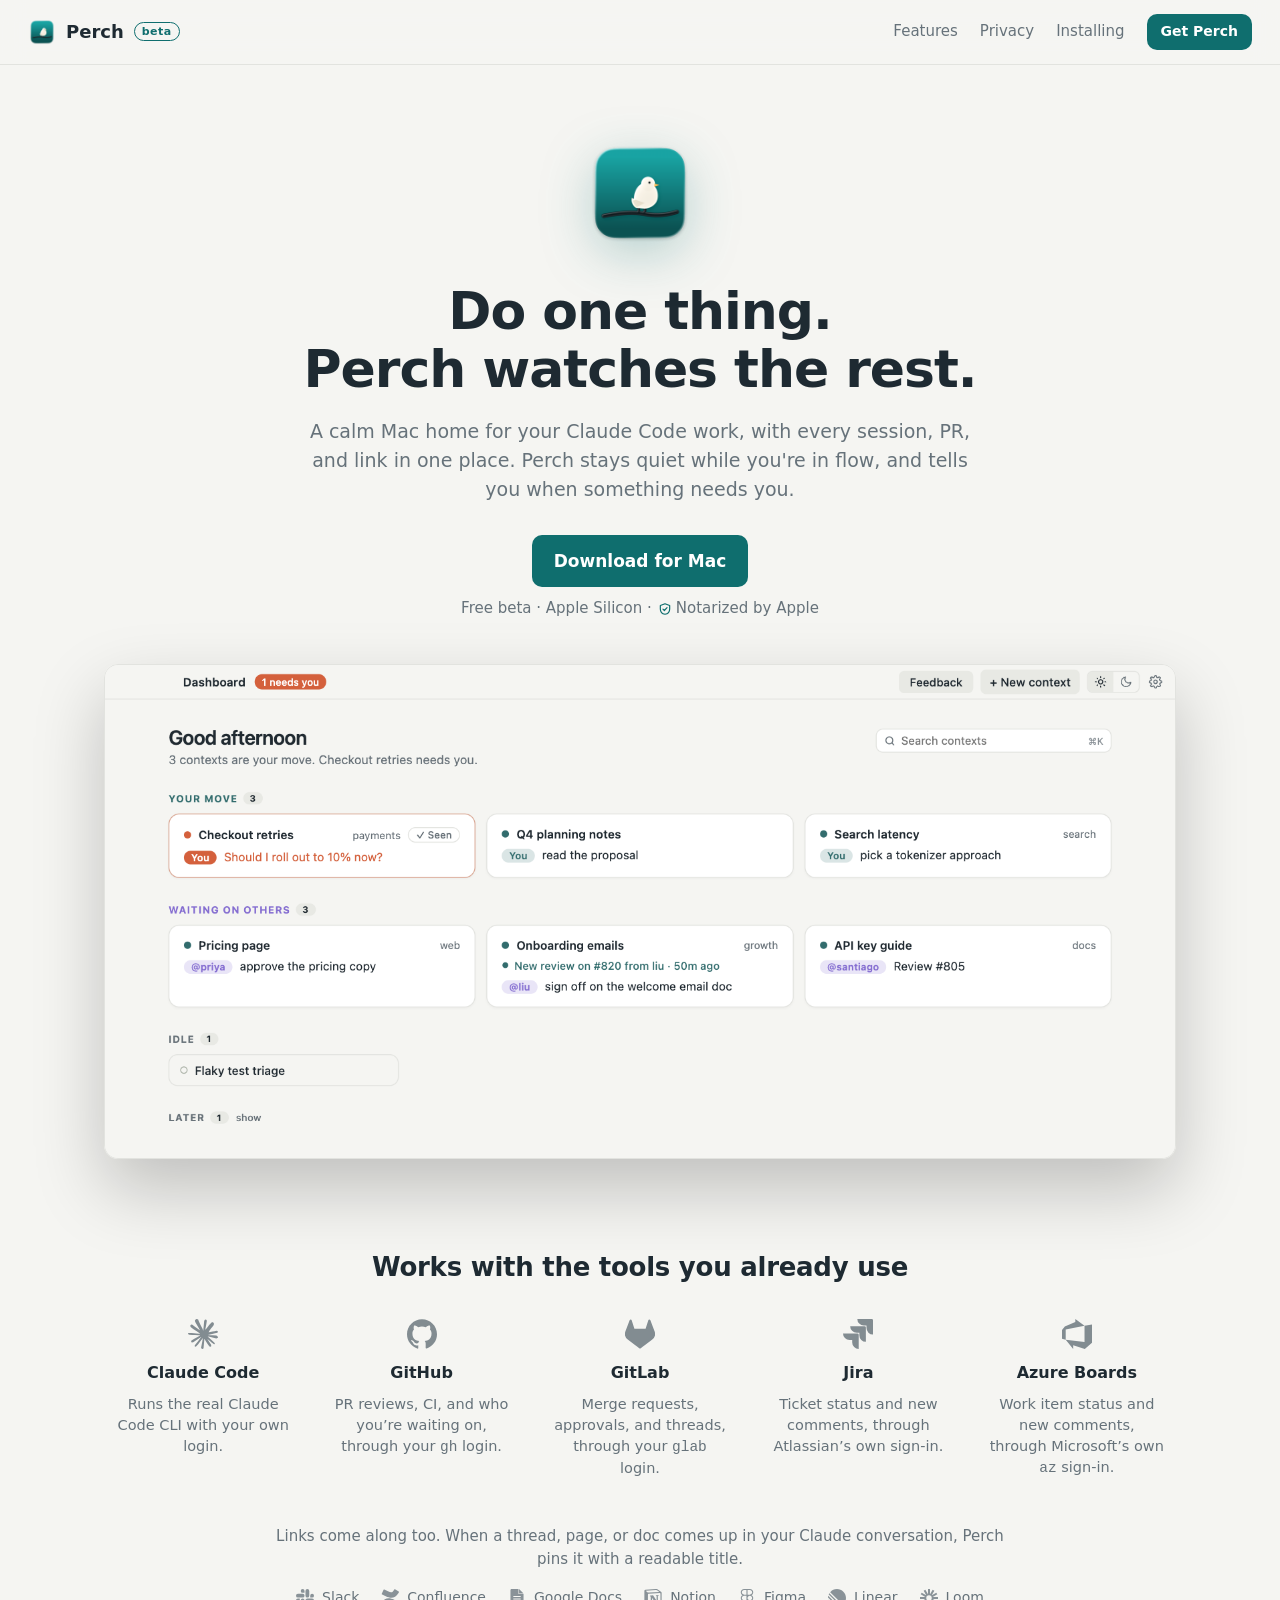
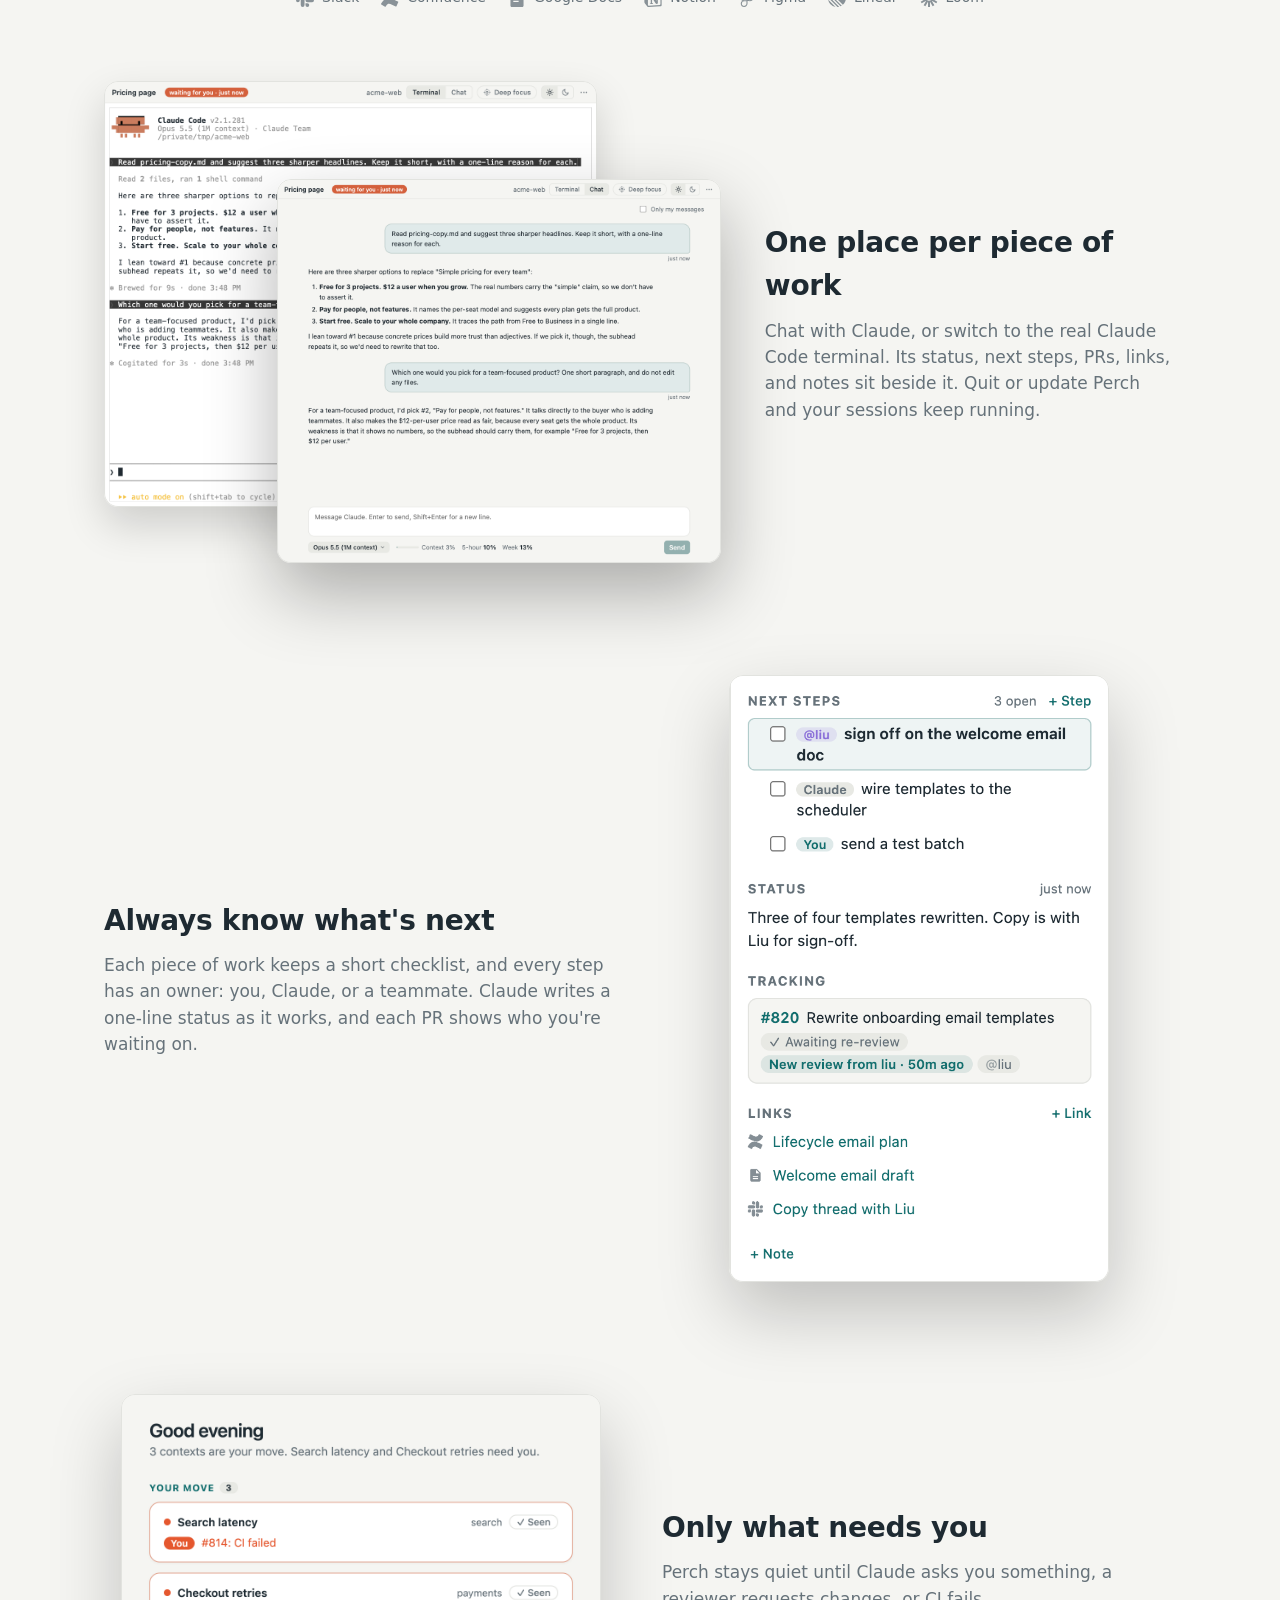
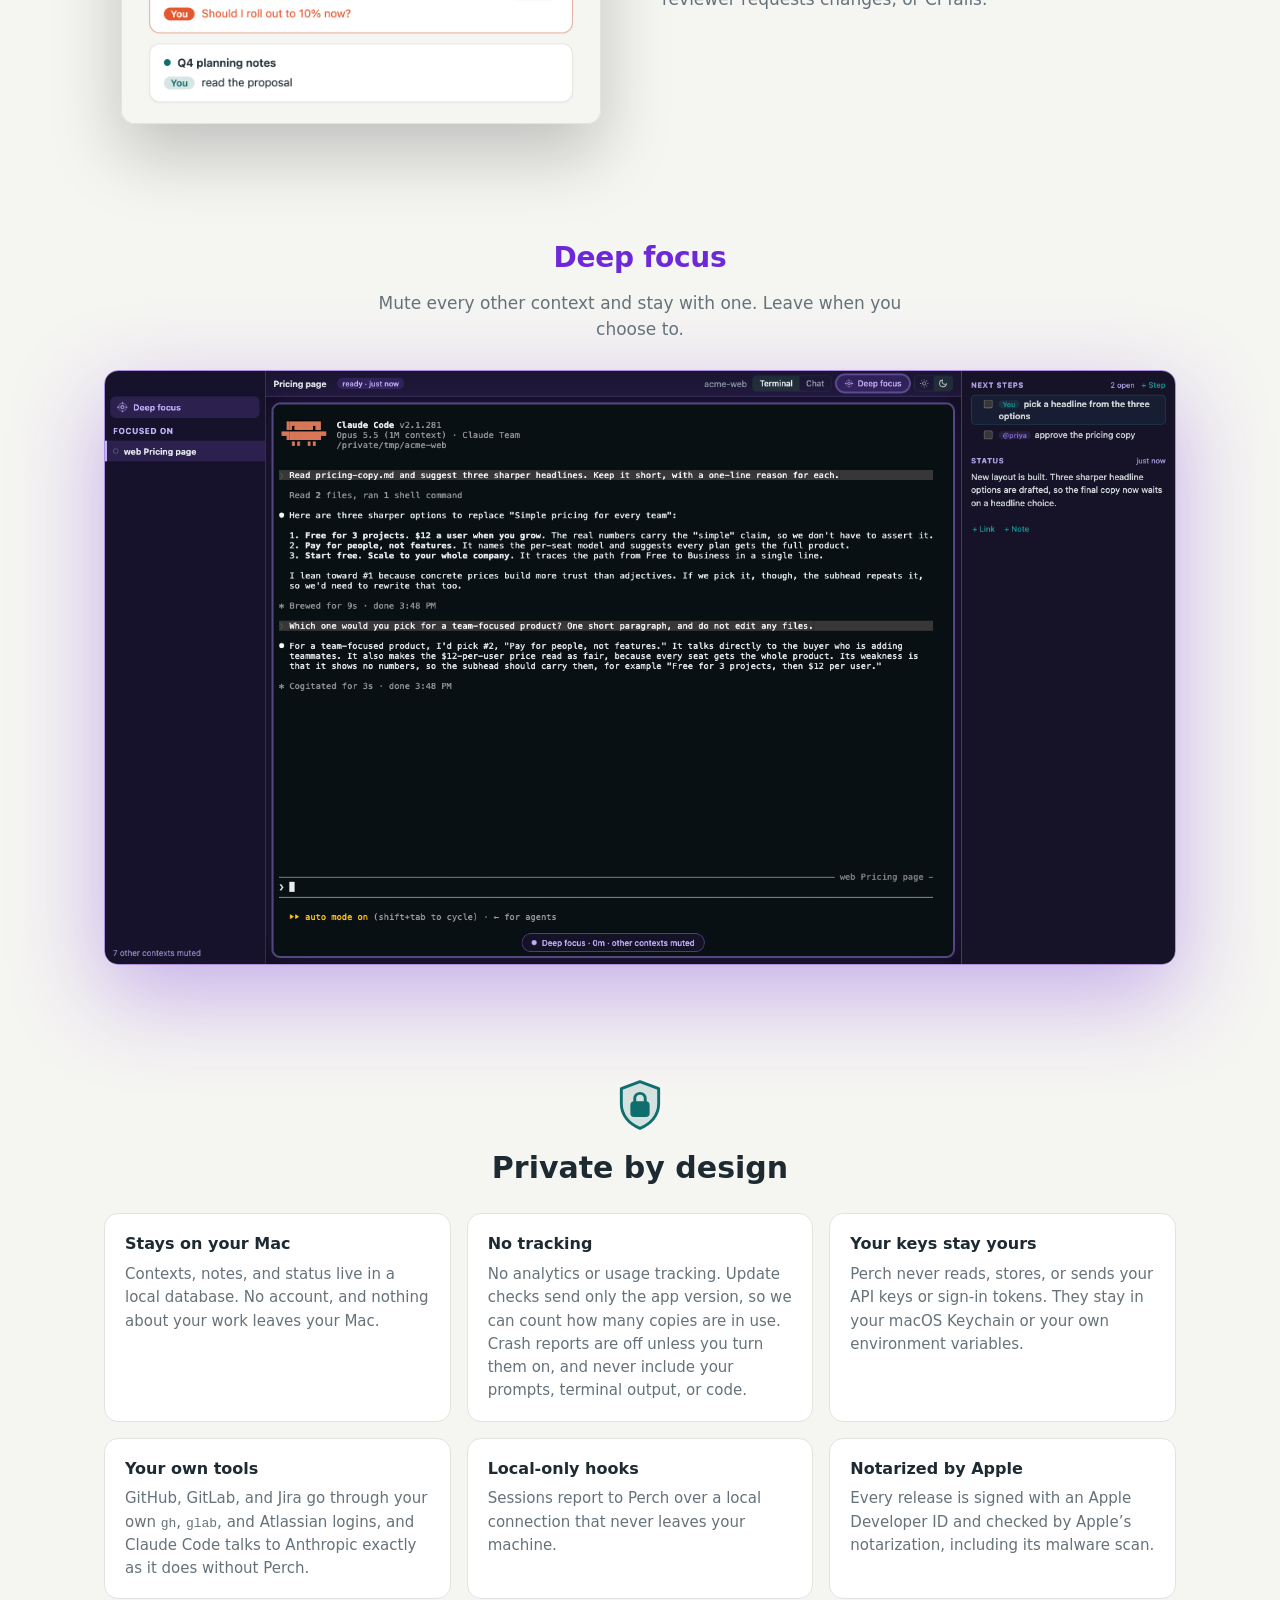
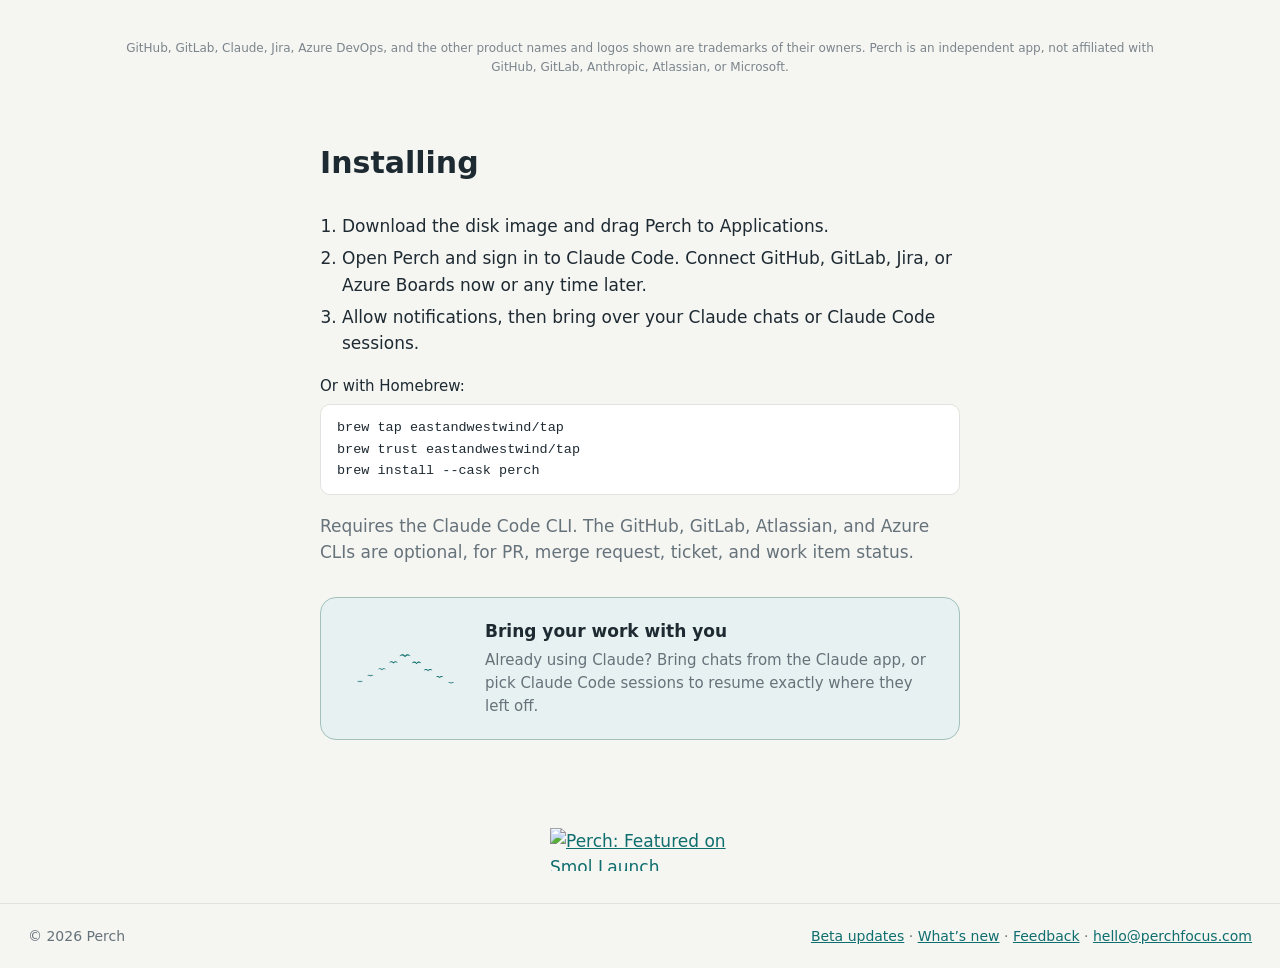
==== index.html @ 68ed6625 "Nav: link to Installing" ====
<!doctype html>
<html lang="en">
<head>
  <meta charset="utf-8" />
  <meta name="viewport" content="width=device-width, initial-scale=1" />
  <title>Perch: do one thing, Perch watches the rest</title>
  <meta name="description" content="Perch is a Mac app that runs your Claude Code sessions side by side and tells you which one needs you. Status summaries, PR review states, and a deep focus mode." />
  <meta property="og:title" content="Perch" />
  <meta property="og:description" content="Do one thing. Perch watches the rest. A calm Mac home for your Claude Code work, with every session, PR, and link in one place." />
  <meta property="og:image" content="https://perchfocus.com/assets/og-card-v3.png" />
  <meta property="og:image:width" content="1200" />
  <meta property="og:image:height" content="630" />
  <meta property="og:image:alt" content="Perch: Do one thing. Perch watches the rest. A calm Mac home for your Claude Code work." />
  <link rel="icon" href="assets/favicon.png" />
  <link rel="canonical" href="https://perchfocus.com/" />
  <link rel="alternate" type="text/markdown" title="Perch summary for AI tools" href="https://perchfocus.com/llms.txt" />
  <meta property="og:type" content="website" />
  <meta property="og:url" content="https://perchfocus.com/" />
  <meta name="twitter:card" content="summary_large_image" />
  <meta name="twitter:title" content="Perch" />
  <meta name="twitter:description" content="Do one thing. Perch watches the rest. A calm Mac home for your Claude Code work." />
  <meta name="twitter:image" content="https://perchfocus.com/assets/og-card-v3.png" />
  <script type="application/ld+json">
  {
    "@context": "https://schema.org",
    "@type": "SoftwareApplication",
    "name": "Perch",
    "url": "https://perchfocus.com/",
    "description": "A calm Mac app for running Claude Code sessions side by side. Perch keeps every session, PR, and link for a piece of work in one place, and tells you when something needs you.",
    "applicationCategory": "DeveloperApplication",
    "operatingSystem": "macOS (Apple Silicon)",
    "downloadUrl": "https://github.com/eastandwestwind/perchfocus.com/releases/latest/download/Perch-arm64.dmg",
    "image": "https://perchfocus.com/assets/og-card-v3.png",
    "offers": { "@type": "Offer", "price": "0", "priceCurrency": "USD" },
    "featureList": [
      "Dashboard grouped by whose move it is",
      "Notifications only when a session, reviewer, or CI needs you",
      "Chat view and the real Claude Code terminal",
      "Next steps with owners and a status Claude keeps up to date",
      "Automatic PR tracking across repos and worktrees",
      "Deep focus mode",
      "Sessions that keep running across restarts and updates",
      "Import existing Claude Code sessions"
    ],
    "email": "hello@perchfocus.com"
  }
  </script>
  <link rel="stylesheet" href="style.css?v=19" />
</head>
<body>
  <header class="nav">
    <a class="brand" href="#"><img src="assets/icon-256.png" alt="" width="28" height="28" /> Perch <span class="beta">beta</span></a>
    <nav>
      <a href="#features">Features</a>
      <a href="#privacy">Privacy</a>
      <a href="#installing">Installing</a>
      <a class="button small" href="#download">Get Perch</a>
    </nav>
  </header>

  <main>
    <section class="hero">
      <img class="hero-icon" src="assets/icon-256.png" alt="Perch icon: a bird on a branch" width="112" height="112" />
      <h1>Do one thing.<br />Perch watches the rest.</h1>
      <p class="lede">A calm Mac home for your Claude Code work, with every session, PR, and link in one place. Perch stays quiet while you're in flow, and tells you when something needs you.</p>
      <div class="cta" id="download">
        <a class="button" href="https://github.com/eastandwestwind/perchfocus.com/releases/latest/download/Perch-arm64.dmg">Download for Mac</a>
        <span class="cta-meta">
          Free beta · Apple Silicon ·
          <span class="notarized" title="Every release is signed with an Apple Developer ID and notarized by Apple, which includes Apple’s automated malware scan.">
            <svg viewBox="0 0 24 24" width="14" height="14" fill="none" stroke="currentColor" stroke-width="2" stroke-linecap="round" stroke-linejoin="round" aria-hidden="true"><path d="M12 3l8 3v6c0 4.5-3.4 8.3-8 9-4.6-.7-8-4.5-8-9V6z" /><path d="M8.5 12.2l2.4 2.4 4.6-4.8" /></svg>Notarized by Apple
          </span>
        </span>
      </div>
      <picture class="shot">
        <source srcset="assets/dashboard-dark-mobile-v3.png" media="(max-width: 760px) and (prefers-color-scheme: dark)" />
        <source srcset="assets/dashboard-light-mobile-v3.png" media="(max-width: 760px)" />
        <source srcset="assets/dashboard-dark-v7.png" media="(prefers-color-scheme: dark)" />
        <img src="assets/dashboard-light-v7.png" alt="The Perch dashboard: a greeting that says what needs you, then contexts grouped into Your move, Waiting on others, and Idle, each with who moves next" />
      </picture>
    </section>

    <section class="integrations" id="integrations">
      <h2>Works with the tools you already use</h2>
      <div class="integration-grid">
        <div class="integration">
          <svg viewBox="0 0 24 24" role="img" aria-label="Claude Code"><path d="m4.7144 15.9555 4.7174-2.6471.079-.2307-.079-.1275h-.2307l-.7893-.0486-2.6956-.0729-2.3375-.0971-2.2646-.1214-.5707-.1215-.5343-.7042.0546-.3522.4797-.3218.686.0608 1.5179.1032 2.2767.1578 1.6514.0972 2.4468.255h.3886l.0546-.1579-.1336-.0971-.1032-.0972L6.973 9.8356l-2.55-1.6879-1.3356-.9714-.7225-.4918-.3643-.4614-.1578-1.0078.6557-.7225.8803.0607.2246.0607.8925.686 1.9064 1.4754 2.4893 1.8336.3643.3035.1457-.1032.0182-.0728-.164-.2733-1.3539-2.4467-1.445-2.4893-.6435-1.032-.17-.6194c-.0607-.255-.1032-.4674-.1032-.7285L6.287.1335 6.6997 0l.9957.1336.419.3642.6192 1.4147 1.0018 2.2282 1.5543 3.0296.4553.8985.2429.8318.091.255h.1579v-.1457l.1275-1.706.2368-2.0947.2307-2.6957.0789-.7589.3764-.9107.7468-.4918.5828.2793.4797.686-.0668.4433-.2853 1.8517-.5586 2.9021-.3643 1.9429h.2125l.2429-.2429.9835-1.3053 1.6514-2.0643.7286-.8196.85-.9046.5464-.4311h1.0321l.759 1.1293-.34 1.1657-1.0625 1.3478-.8804 1.1414-1.2628 1.7-.7893 1.36.0729.1093.1882-.0183 2.8535-.607 1.5421-.2794 1.8396-.3157.8318.3886.091.3946-.3278.8075-1.967.4857-2.3072.4614-3.4364.8136-.0425.0304.0486.0607 1.5482.1457.6618.0364h1.621l3.0175.2247.7892.522.4736.6376-.079.4857-1.2142.6193-1.6393-.3886-3.825-.9107-1.3113-.3279h-.1822v.1093l1.0929 1.0686 2.0035 1.8092 2.5075 2.3314.1275.5768-.3218.4554-.34-.0486-2.2039-1.6575-.85-.7468-1.9246-1.621h-.1275v.17l.4432.6496 2.3436 3.5214.1214 1.0807-.17.3521-.6071.2125-.6679-.1214-1.3721-1.9246L14.38 17.959l-1.1414-1.9428-.1397.079-.674 7.2552-.3156.3703-.7286.2793-.6071-.4614-.3218-.7468.3218-1.4753.3886-1.9246.3157-1.53.2853-1.9004.17-.6314-.0121-.0425-.1397.0182-1.4328 1.9672-2.1796 2.9446-1.7243 1.8456-.4128.164-.7164-.3704.0667-.6618.4008-.5889 2.386-3.0357 1.4389-1.882.929-1.0868-.0062-.1579h-.0546l-6.3385 4.1164-1.1293.1457-.4857-.4554.0608-.7467.2307-.2429 1.9064-1.3114Z" /></svg>
          <h3>Claude Code</h3>
          <p>Runs the real Claude Code CLI with your own login.</p>
        </div>
        <div class="integration">
          <svg viewBox="0 0 24 24" role="img" aria-label="GitHub"><path d="M12 .297c-6.63 0-12 5.373-12 12 0 5.303 3.438 9.8 8.205 11.385.6.113.82-.258.82-.577 0-.285-.01-1.04-.015-2.04-3.338.724-4.042-1.61-4.042-1.61C4.422 18.07 3.633 17.7 3.633 17.7c-1.087-.744.084-.729.084-.729 1.205.084 1.838 1.236 1.838 1.236 1.07 1.835 2.809 1.305 3.495.998.108-.776.417-1.305.76-1.605-2.665-.3-5.466-1.332-5.466-5.93 0-1.31.465-2.38 1.235-3.22-.135-.303-.54-1.523.105-3.176 0 0 1.005-.322 3.3 1.23.96-.267 1.98-.399 3-.405 1.02.006 2.04.138 3 .405 2.28-1.552 3.285-1.23 3.285-1.23.645 1.653.24 2.873.12 3.176.765.84 1.23 1.91 1.23 3.22 0 4.61-2.805 5.625-5.475 5.92.42.36.81 1.096.81 2.22 0 1.606-.015 2.896-.015 3.286 0 .315.21.69.825.57C20.565 22.092 24 17.592 24 12.297c0-6.627-5.373-12-12-12" /></svg>
          <h3>GitHub</h3>
          <p>PR reviews, CI, and who you’re waiting on, through your <code>gh</code> login.</p>
        </div>
        <div class="integration">
          <svg viewBox="0 0 24 24" role="img" aria-label="GitLab"><path d="m23.6004 9.5927-.0337-.0862L20.3.9814a.851.851 0 0 0-.3362-.405.8748.8748 0 0 0-.9997.0539.8748.8748 0 0 0-.29.4399l-2.2055 6.748H7.5375l-2.2057-6.748a.8573.8573 0 0 0-.29-.4412.8748.8748 0 0 0-.9997-.0537.8585.8585 0 0 0-.3362.4049L.4332 9.5015l-.0325.0862a6.0657 6.0657 0 0 0 2.0119 7.0105l.0113.0087.03.0213 4.976 3.7264 2.462 1.8633 1.4995 1.1321a1.0085 1.0085 0 0 0 1.2197 0l1.4995-1.1321 2.4619-1.8633 5.006-3.7489.0125-.01a6.0682 6.0682 0 0 0 2.0094-7.003z" /></svg>
          <h3>GitLab</h3>
          <p>Merge requests, approvals, and threads, through your <code>glab</code> login.</p>
        </div>
        <div class="integration">
          <svg viewBox="0 0 24 24" role="img" aria-label="Jira"><path d="M11.571 11.513H0a5.218 5.218 0 0 0 5.232 5.215h2.13v2.057A5.215 5.215 0 0 0 12.575 24V12.518a1.005 1.005 0 0 0-1.005-1.005zm5.723-5.756H5.736a5.215 5.215 0 0 0 5.215 5.214h2.129v2.058a5.218 5.218 0 0 0 5.215 5.214V6.758a1.001 1.001 0 0 0-1.001-1.001zM23.013 0H11.455a5.215 5.215 0 0 0 5.215 5.215h2.129v2.057A5.215 5.215 0 0 0 24 12.483V1.005A1.001 1.001 0 0 0 23.013 0Z" /></svg>
          <h3>Jira</h3>
          <p>Ticket status and new comments, through Atlassian’s own sign-in.</p>
        </div>
        <div class="integration">
          <svg viewBox="0 0 24 24" role="img" aria-label="Azure Boards"><path d="M0 8.877L2.247 5.91l8.405-3.416V.022l7.37 5.393L2.966 8.338v8.225L0 15.707zm24-4.45v14.651l-5.753 4.9-9.303-3.057v3.056l-5.978-7.416 15.057 1.798V5.415z" /></svg>
          <h3>Azure Boards</h3>
          <p>Work item status and new comments, through Microsoft’s own <code>az</code> sign-in.</p>
        </div>
      </div>
      <div class="link-sources">
        <p>Links come along too. When a thread, page, or doc comes up in your Claude conversation, Perch pins it with a readable title.</p>
        <ul>
          <li><svg viewBox="0 0 24 24" aria-hidden="true"><path d="M5.042 15.165a2.528 2.528 0 0 1-2.52 2.523A2.528 2.528 0 0 1 0 15.165a2.527 2.527 0 0 1 2.522-2.52h2.52v2.52zM6.313 15.165a2.527 2.527 0 0 1 2.521-2.52 2.527 2.527 0 0 1 2.521 2.52v6.313A2.528 2.528 0 0 1 8.834 24a2.528 2.528 0 0 1-2.521-2.522v-6.313zM8.834 5.042a2.528 2.528 0 0 1-2.521-2.52A2.528 2.528 0 0 1 8.834 0a2.528 2.528 0 0 1 2.521 2.522v2.52H8.834zM8.834 6.313a2.528 2.528 0 0 1 2.521 2.521 2.528 2.528 0 0 1-2.521 2.521H2.522A2.528 2.528 0 0 1 0 8.834a2.528 2.528 0 0 1 2.522-2.521h6.312zM18.956 8.834a2.528 2.528 0 0 1 2.522-2.521A2.528 2.528 0 0 1 24 8.834a2.528 2.528 0 0 1-2.522 2.521h-2.522V8.834zM17.688 8.834a2.528 2.528 0 0 1-2.523 2.521 2.527 2.527 0 0 1-2.52-2.521V2.522A2.527 2.527 0 0 1 15.165 0a2.528 2.528 0 0 1 2.523 2.522v6.312zM15.165 18.956a2.528 2.528 0 0 1 2.523 2.522A2.528 2.528 0 0 1 15.165 24a2.527 2.527 0 0 1-2.52-2.522v-2.522h2.52zM15.165 17.688a2.527 2.527 0 0 1-2.52-2.523 2.526 2.526 0 0 1 2.52-2.52h6.313A2.527 2.527 0 0 1 24 15.165a2.528 2.528 0 0 1-2.522 2.523h-6.313z" /></svg>Slack</li>
          <li><svg viewBox="0 0 24 24" aria-hidden="true"><path d="M.87 18.257c-.248.382-.53.875-.763 1.245a.764.764 0 0 0 .255 1.04l4.965 3.054a.764.764 0 0 0 1.058-.26c.199-.332.454-.763.733-1.221 1.967-3.247 3.945-2.853 7.508-1.146l4.957 2.337a.764.764 0 0 0 1.028-.382l2.364-5.346a.764.764 0 0 0-.382-1 599.851 599.851 0 0 1-4.965-2.361C10.911 10.97 5.224 11.185.87 18.257zM23.131 5.743c.249-.405.531-.875.764-1.25a.764.764 0 0 0-.256-1.034L18.675.404a.764.764 0 0 0-1.058.26c-.195.335-.451.763-.734 1.225-1.966 3.246-3.945 2.85-7.508 1.146L4.437.694a.764.764 0 0 0-1.027.382L1.046 6.422a.764.764 0 0 0 .382 1c1.039.49 3.105 1.467 4.965 2.361 6.698 3.246 12.392 3.029 16.738-4.04z" /></svg>Confluence</li>
          <li><svg viewBox="0 0 24 24" aria-hidden="true"><path d="M14.727 6.727H14V0H4.91c-.905 0-1.637.732-1.637 1.636v20.728c0 .904.732 1.636 1.636 1.636h14.182c.904 0 1.636-.732 1.636-1.636V6.727h-6zm-.545 10.455H7.09v-1.364h7.09v1.364zm2.727-3.273H7.091v-1.364h9.818v1.364zm0-3.273H7.091V9.273h9.818v1.363zM14.727 6h6l-6-6v6z" /></svg>Google Docs</li>
          <li><svg viewBox="0 0 24 24" aria-hidden="true"><path d="M4.459 4.208c.746.606 1.026.56 2.428.466l13.215-.793c.28 0 .047-.28-.046-.326L17.86 1.968c-.42-.326-.981-.7-2.055-.607L3.01 2.295c-.466.046-.56.28-.374.466zm.793 3.08v13.904c0 .747.373 1.027 1.214.98l14.523-.84c.841-.046.935-.56.935-1.167V6.354c0-.606-.233-.933-.748-.887l-15.177.887c-.56.047-.747.327-.747.933zm14.337.745c.093.42 0 .84-.42.888l-.7.14v10.264c-.608.327-1.168.514-1.635.514-.748 0-.935-.234-1.495-.933l-4.577-7.186v6.952L12.21 19s0 .84-1.168.84l-3.222.186c-.093-.186 0-.653.327-.746l.84-.233V9.854L7.822 9.76c-.094-.42.14-1.026.793-1.073l3.456-.233 4.764 7.279v-6.44l-1.215-.139c-.093-.514.28-.887.747-.933zM1.936 1.035l13.31-.98c1.634-.14 2.055-.047 3.082.7l4.249 2.986c.7.513.934.653.934 1.213v16.378c0 1.026-.373 1.634-1.68 1.726l-15.458.934c-.98.047-1.448-.093-1.962-.747l-3.129-4.06c-.56-.747-.793-1.306-.793-1.96V2.667c0-.839.374-1.54 1.447-1.632z" /></svg>Notion</li>
          <li><svg viewBox="0 0 24 24" aria-hidden="true"><path d="M15.852 8.981h-4.588V0h4.588c2.476 0 4.49 2.014 4.49 4.49s-2.014 4.491-4.49 4.491zM12.735 7.51h3.117c1.665 0 3.019-1.355 3.019-3.019s-1.355-3.019-3.019-3.019h-3.117V7.51zm0 1.471H8.148c-2.476 0-4.49-2.014-4.49-4.49S5.672 0 8.148 0h4.588v8.981zm-4.587-7.51c-1.665 0-3.019 1.355-3.019 3.019s1.354 3.02 3.019 3.02h3.117V1.471H8.148zm4.587 15.019H8.148c-2.476 0-4.49-2.014-4.49-4.49s2.014-4.49 4.49-4.49h4.588v8.98zM8.148 8.981c-1.665 0-3.019 1.355-3.019 3.019s1.355 3.019 3.019 3.019h3.117V8.981H8.148zM8.172 24c-2.489 0-4.515-2.014-4.515-4.49s2.014-4.49 4.49-4.49h4.588v4.441c0 2.503-2.047 4.539-4.563 4.539zm-.024-7.51a3.023 3.023 0 0 0-3.019 3.019c0 1.665 1.365 3.019 3.044 3.019 1.705 0 3.093-1.376 3.093-3.068v-2.97H8.148zm7.704 0h-.098c-2.476 0-4.49-2.014-4.49-4.49s2.014-4.49 4.49-4.49h.098c2.476 0 4.49 2.014 4.49 4.49s-2.014 4.49-4.49 4.49zm-.097-7.509c-1.665 0-3.019 1.355-3.019 3.019s1.355 3.019 3.019 3.019h.098c1.665 0 3.019-1.355 3.019-3.019s-1.355-3.019-3.019-3.019h-.098z" /></svg>Figma</li>
          <li><svg viewBox="0 0 24 24" aria-hidden="true"><path d="M2.886 4.18A11.982 11.982 0 0 1 11.99 0C18.624 0 24 5.376 24 12.009c0 3.64-1.62 6.903-4.18 9.105L2.887 4.18ZM1.817 5.626l16.556 16.556c-.524.33-1.075.62-1.65.866L.951 7.277c.247-.575.537-1.126.866-1.65ZM.322 9.163l14.515 14.515c-.71.172-1.443.282-2.195.322L0 11.358a12 12 0 0 1 .322-2.195Zm-.17 4.862 9.823 9.824a12.02 12.02 0 0 1-9.824-9.824Z" /></svg>Linear</li>
          <li><svg viewBox="0 0 24 24" aria-hidden="true"><path d="M24 10.665h-7.018l6.078-3.509-1.335-2.312-6.078 3.509 3.508-6.077L16.843.94l-3.508 6.077V0h-2.67v7.018L7.156.94 4.844 2.275l3.509 6.077-6.078-3.508L.94 7.156l6.078 3.509H0v2.67h7.017L.94 16.844l1.335 2.313 6.077-3.508-3.509 6.077 2.312 1.335 3.509-6.078V24h2.67v-7.017l3.508 6.077 2.312-1.335-3.509-6.078 6.078 3.509 1.335-2.313-6.077-3.508h7.017v-2.67H24zm-12 4.966a3.645 3.645 0 1 1 0-7.29 3.645 3.645 0 0 1 0 7.29z" /></svg>Loom</li>
        </ul>
      </div>
    </section>

    <section class="split reverse" id="features">
      <div class="overlap">
        <picture class="back">
          <source srcset="assets/view-terminal-dark-v3.png" media="(prefers-color-scheme: dark)" />
          <img src="assets/view-terminal-light-v3.png" alt="Terminal view: the real Claude Code terminal showing a conversation about pricing-page headlines" />
        </picture>
        <picture class="front">
          <source srcset="assets/chat-dark-mobile-v4.png" media="(max-width: 760px) and (prefers-color-scheme: dark)" />
          <source srcset="assets/chat-light-mobile-v4.png" media="(max-width: 760px)" />
          <source srcset="assets/view-chat-dark-v3.png" media="(prefers-color-scheme: dark)" />
          <img src="assets/view-chat-light-v3.png" alt="Chat view: the same conversation as chat bubbles with formatted replies and a message box" />
        </picture>
      </div>
      <div>
        <h2>One place per piece of work</h2>
        <p>Chat with Claude, or switch to the real Claude Code terminal. Its status, next steps, PRs, links, and notes sit beside it. Quit or update Perch and your sessions keep running.</p>
      </div>
    </section>

    <section class="split panel-shot">
      <div>
        <h2>Always know what's next</h2>
        <p>
          Each piece of work keeps a short checklist, and every step has an owner: you, Claude, or a teammate.
          Claude writes a one-line status as it works, and each PR shows who you're waiting on.
        </p>
      </div>
      <picture>
        <source srcset="assets/panel-dark-v4.png" media="(prefers-color-scheme: dark)" />
        <img src="assets/panel-light-v4.png" alt="A context's side panel: next steps owned by @liu, Claude, and You; Claude's status line; PR #820 awaiting re-review from @liu; and linked Confluence, Google Doc, and Slack pages" />
      </picture>
    </section>

    <section class="split reverse alerts-shot">
      <picture>
        <source srcset="assets/alerts-dark-v1.png" media="(prefers-color-scheme: dark)" />
        <img src="assets/alerts-light-v1.png" alt="Your move on the dashboard: Search latency shows #814 CI failed and Checkout retries asks Should I roll out to 10% now?, both in orange, above a calm Q4 planning notes card" />
      </picture>
      <div>
        <h2>Only what needs you</h2>
        <p>
          Perch stays quiet until Claude asks you something, a reviewer requests changes, or CI fails.
        </p>
      </div>
    </section>
    <section class="wide deep-focus">
      <h2>Deep focus</h2>
      <p>Mute every other context and stay with one. Leave when you choose to.</p>
      <picture>
        <source srcset="assets/deepfocus-dark-mobile-v4.png" media="(max-width: 760px)" />
        <img src="assets/deepfocus-dark-v8.png" alt="Deep focus: one context framed in violet, with every other context muted" />
      </picture>
    </section>

    <section class="privacy" id="privacy">
      <svg class="privacy-icon" viewBox="0 0 48 48" width="56" height="56" fill="none" stroke="#0f6e6e" stroke-width="2.5" aria-hidden="true">
        <path d="M24 4 L40 10 V23 C40 33 33 40.5 24 44 C15 40.5 8 33 8 23 V10 Z" />
        <rect x="17" y="22" width="14" height="11" rx="2" class="lock" />
        <path d="M19.5 22 V18.5 a4.5 4.5 0 0 1 9 0 V22" class="shackle" />
      </svg>
      <h2>Private by design</h2>
      <div class="privacy-grid">
        <article>
          <h3>Stays on your Mac</h3>
          <p>Contexts, notes, and status live in a local database. No account, and nothing about your work leaves your Mac.</p>
        </article>
        <article>
          <h3>No tracking</h3>
          <p>No analytics or usage tracking. Update checks send only the app version, so we can count how many copies are in use. Crash reports are off unless you turn them on, and never include your prompts, terminal output, or code.</p>
        </article>
        <article>
          <h3>Your keys stay yours</h3>
          <p>Perch never reads, stores, or sends your API keys or sign-in tokens. They stay in your macOS Keychain or your own environment variables.</p>
        </article>
        <article class="own-tools">
          <h3>Your own tools</h3>
          <p>GitHub, GitLab, and Jira go through your own <code>gh</code>, <code>glab</code>, and Atlassian logins, and Claude Code talks to Anthropic exactly as it does without Perch.</p>
        </article>
        <article>
          <h3>Local-only hooks</h3>
          <p>Sessions report to Perch over a local connection that never leaves your machine.</p>
        </article>
        <article>
          <h3>Notarized by Apple</h3>
          <p>Every release is signed with an Apple Developer ID and checked by Apple’s notarization, including its malware scan.</p>
        </article>
      </div>
      <p class="affiliation">GitHub, GitLab, Claude, Jira, Azure DevOps, and the other product names and logos shown are trademarks of their owners. Perch is an independent app, not affiliated with GitHub, GitLab, Anthropic, Atlassian, or Microsoft.</p>
    </section>

    <section class="install" id="installing">
      <h2>Installing</h2>
      <ol>
        <li>Download the disk image and drag Perch to Applications.</li>
        <li>Open Perch and sign in to Claude Code. Connect GitHub, GitLab, Jira, or Azure Boards now or any time later.</li>
        <li>Allow notifications, then bring over your Claude chats or Claude Code sessions.</li>
      </ol>
      <p class="brew">Or with Homebrew:</p>
      <pre class="brew-cmd"><code>brew tap eastandwestwind/tap
brew trust eastandwestwind/tap
brew install --cask perch</code></pre>
      <p class="muted">Requires the Claude Code CLI. The GitHub, GitLab, Atlassian, and Azure CLIs are optional, for PR, merge request, ticket, and work item status.</p>
      <div class="migrate">
        <svg class="flock" viewBox="40 20 520 160" aria-hidden="true"><path d="M-22 6 C-14 -4 -6 -4 0 4 C6 -4 14 -4 22 6 C14 2 6 2 0 10 C-6 2 -14 2 -22 6 Z" transform="translate(300 40) scale(1.1)"/><path d="M-22 6 C-14 -4 -6 -4 0 4 C6 -4 14 -4 22 6 C14 2 6 2 0 10 C-6 2 -14 2 -22 6 Z" transform="translate(250 70) scale(0.9)"/><path d="M-22 6 C-14 -4 -6 -4 0 4 C6 -4 14 -4 22 6 C14 2 6 2 0 10 C-6 2 -14 2 -22 6 Z" transform="translate(350 72) scale(0.95)"/><path d="M-22 6 C-14 -4 -6 -4 0 4 C6 -4 14 -4 22 6 C14 2 6 2 0 10 C-6 2 -14 2 -22 6 Z" transform="translate(200 100) scale(0.8)"/><path d="M-22 6 C-14 -4 -6 -4 0 4 C6 -4 14 -4 22 6 C14 2 6 2 0 10 C-6 2 -14 2 -22 6 Z" transform="translate(400 104) scale(0.85)"/><path d="M-22 6 C-14 -4 -6 -4 0 4 C6 -4 14 -4 22 6 C14 2 6 2 0 10 C-6 2 -14 2 -22 6 Z" transform="translate(150 128) scale(0.7)"/><path d="M-22 6 C-14 -4 -6 -4 0 4 C6 -4 14 -4 22 6 C14 2 6 2 0 10 C-6 2 -14 2 -22 6 Z" transform="translate(450 134) scale(0.75)"/><path d="M-22 6 C-14 -4 -6 -4 0 4 C6 -4 14 -4 22 6 C14 2 6 2 0 10 C-6 2 -14 2 -22 6 Z" transform="translate(105 154) scale(0.6)"/><path d="M-22 6 C-14 -4 -6 -4 0 4 C6 -4 14 -4 22 6 C14 2 6 2 0 10 C-6 2 -14 2 -22 6 Z" transform="translate(500 160) scale(0.65)"/></svg>
        <div>
          <h2>Bring your work with you</h2>
          <p>Already using Claude? Bring chats from the Claude app, or pick Claude Code sessions to resume exactly where they left off.</p>
        </div>
      </div>
    </section>
  </main>

  <div class="featured-on">
    <a class="featured" href="https://smollaunch.com" target="_blank" rel="noopener">
      <img src="https://smollaunch.com/badges/featured.svg" alt="Perch: Featured on Smol Launch" loading="lazy" width="250" height="60" />
    </a>
  </div>
  <footer>
    <span>© 2026 Perch</span>
    <span class="footer-links"><a href="mailto:hello@perchfocus.com?subject=Join%20the%20Perch%20beta%20updates&amp;body=Please%20add%20me%20to%20the%20Perch%20beta%20update%20emails.">Beta updates</a> · <a href="changelog/">What’s new</a> · <a href="feedback/">Feedback</a> · <a href="mailto:hello@perchfocus.com">hello@perchfocus.com</a></span>
  </footer>
  <!-- Cloudflare Web Analytics. Skipped off the real site and in browsers marked internal via ?internal=1 (undo with ?internal=off). -->
  <script>
    (function () {
      if (location.hostname !== 'perchfocus.com') return;
      try {
        var params = new URLSearchParams(location.search);
        if (params.get('internal') === 'off') localStorage.removeItem('perch-internal');
        else if (params.has('internal')) localStorage.setItem('perch-internal', '1');
        if (localStorage.getItem('perch-internal')) return;
      } catch (e) {}
      var beacon = document.createElement('script');
      beacon.defer = true;
      beacon.src = 'https://static.cloudflareinsights.com/beacon.min.js';
      beacon.setAttribute('data-cf-beacon', '{"token": "06c498ea57b14f1bbf1e19efea259cea"}');
      document.body.appendChild(beacon);
    })();
  </script>
</body>
</html>
---- style.css ----
:root {
  color-scheme: light dark;
  --bg: #f5f5f2;
  --panel: #ffffff;
  --border: #e2e3df;
  --text: #1e2a32;
  --muted: #66727a;
  --accent: #0f6e6e;
  --accent-fg: #ffffff;
  --amber: #f2a541;
  --focus: #6d28d9;
}
@media (prefers-color-scheme: dark) {
  :root {
    --bg: #0b1418;
    --panel: #111c22;
    --border: #1f2d35;
    --text: #e8eef0;
    --muted: #8a9aa3;
    --accent: #19a3a3;
    --accent-fg: #0b1418;
    --focus: #c4b5fd;
  }
}
* { box-sizing: border-box; }
html { scroll-behavior: smooth; }
body {
  margin: 0;
  font-family: -apple-system, BlinkMacSystemFont, "SF Pro Text", "Inter", system-ui, sans-serif;
  background: var(--bg);
  color: var(--text);
  line-height: 1.55;
  font-size: 17px;
}
a { color: var(--accent); }
.muted { color: var(--muted); }

.nav {
  position: sticky; top: 0; z-index: 10;
  display: flex; align-items: center; justify-content: space-between;
  padding: 14px 28px;
  background: color-mix(in srgb, var(--bg) 85%, transparent);
  backdrop-filter: blur(12px);
  border-bottom: 1px solid var(--border);
}
.brand { display: flex; gap: 10px; align-items: center; font-weight: 700; color: var(--text); text-decoration: none; font-size: 18px; }
.brand img { border-radius: 7px; }
.nav nav { display: flex; gap: 22px; align-items: center; }
.nav nav a { color: var(--muted); text-decoration: none; font-size: 15px; }
.nav nav a:hover { color: var(--text); }

.button {
  display: inline-block;
  background: var(--accent); color: var(--accent-fg);
  font-weight: 600; text-decoration: none;
  padding: 13px 22px; border-radius: 10px;
}
.button:hover { filter: brightness(1.08); }
.nav .button.small { color: var(--accent-fg); padding: 7px 14px; font-size: 14px; }

main { max-width: 1120px; margin: 0 auto; padding: 0 24px; }

.hero { text-align: center; padding: 72px 0 40px; }
.hero-icon { filter: drop-shadow(0 14px 26px rgba(15, 110, 110, 0.28)); }
.hero h1 { font-size: clamp(32px, 5vw, 52px); line-height: 1.12; margin: 26px auto 18px; letter-spacing: -0.02em; max-width: 880px; }
.lede { max-width: 680px; margin: 0 auto; color: var(--muted); font-size: 19px; }
.cta { margin: 30px 0 44px; display: flex; flex-direction: column; gap: 10px; align-items: center; }
.shot img, .split img {
  width: 100%; height: auto; display: block;
  border-radius: 14px; border: 1px solid var(--border);
  box-shadow: 0 30px 70px rgba(0, 0, 0, 0.22);
}


.split { display: grid; grid-template-columns: 1fr 1.5fr; gap: 44px; align-items: center; padding: 56px 0; }
.split.reverse { grid-template-columns: 1.5fr 1fr; }
.split h2 { font-size: 28px; margin: 0 0 10px; letter-spacing: -0.01em; }
.split p { color: var(--muted); margin: 0; }
.split:not(.reverse) h2 { color: var(--focus); }

.pricing { text-align: center; padding: 64px 0 24px; }
.pricing h2, .install h2 { font-size: 30px; margin: 0 0 26px; }
.plans { display: grid; grid-template-columns: repeat(auto-fit, minmax(260px, 320px)); gap: 22px; justify-content: center; }
.plan { position: relative; background: var(--panel); border: 1px solid var(--border); border-radius: 16px; padding: 26px; text-align: left; }
.plan.pro { border-color: var(--accent); }
.plan h3 { margin: 0; font-size: 15px; text-transform: uppercase; letter-spacing: 0.08em; color: var(--muted); }
.price { font-size: 40px; font-weight: 700; margin: 8px 0 0; }
.price span { font-size: 16px; font-weight: 400; color: var(--muted); }
.alt { margin: 0; color: var(--muted); font-size: 14px; }
.plan ul { padding-left: 18px; margin: 16px 0 0; color: var(--muted); font-size: 15.5px; }
.soon { position: absolute; top: 18px; right: 18px; font-size: 12px; font-weight: 600; color: var(--amber); }

.install { max-width: 640px; margin: 0 auto; padding: 56px 0 80px; }
.install ol { padding-left: 22px; }
.install li { margin: 6px 0; }

footer { border-top: 1px solid var(--border); padding: 22px 28px; display: flex; justify-content: space-between; color: var(--muted); font-size: 14px; }

@media (max-width: 760px) {
  .split, .split.reverse { grid-template-columns: 1fr; }
  .split.reverse picture { order: 2; }
  .split picture img { max-width: 420px; margin: 0 auto; }
  .nav nav a:not(.button) { display: none; }
}
.button.disabled { opacity: 0.6; cursor: default; filter: none; }

.migrate { display: flex; gap: 32px; align-items: center; margin: 56px 0 0; padding: 28px 32px; border-radius: 16px; background: color-mix(in srgb, var(--accent) 10%, var(--panel)); border: 1px solid color-mix(in srgb, var(--accent) 30%, var(--border)); }
.migrate .flock { width: 220px; flex: none; fill: var(--accent); }
.migrate h2 { margin: 0 0 6px; font-size: 22px; }
.migrate p { margin: 0; color: var(--muted); }
@media (max-width: 760px) { .migrate { flex-direction: column; text-align: center; } }
.brand .beta { font-size: 11px; font-weight: 600; color: var(--accent); border: 1px solid var(--accent); border-radius: 999px; padding: 0 7px; letter-spacing: 0.04em; }

.privacy { padding: 56px 0 8px; }
.privacy h2 { font-size: 30px; margin: 0 0 22px; text-align: center; }
.privacy-grid { display: grid; grid-template-columns: repeat(auto-fit, minmax(220px, 1fr)); gap: 16px; }
.privacy article { padding: 18px 20px; border-radius: 14px; border: 1px solid var(--border); background: var(--panel); }
.privacy h3 { margin: 0 0 6px; font-size: 16px; }
.privacy p { margin: 0; color: var(--muted); font-size: 15px; }
.privacy code { font-size: 13px; }
.privacy-icon { display: block; width: 56px; height: 56px; margin: 0 auto 12px; }
.privacy-icon > path:first-child { fill: color-mix(in srgb, var(--accent) 14%, transparent); stroke: var(--accent); stroke-width: 2.5; stroke-linejoin: round; }
.privacy-icon .lock { fill: var(--accent); }
.privacy-icon .shackle { fill: none; stroke: var(--accent); stroke-width: 2.5; stroke-linecap: round; }
.updates-link { font-size: 14px; }
.split.panel-shot { grid-template-columns: 1fr 1fr; }
.split.panel-shot h2 { color: var(--text); }
.split.panel-shot picture img { max-width: 380px; margin: 0 auto; }
@media (max-width: 760px) { .split.panel-shot { grid-template-columns: 1fr; } }
.overlap { position: relative; padding-bottom: 9%; }
.overlap picture { display: block; }
.overlap .back { width: 80%; }
.overlap .back img { box-shadow: 0 18px 40px rgba(0, 0, 0, 0.16); }
.overlap .front { position: absolute; right: 0; bottom: 0; width: 72%; }
.overlap .front img { box-shadow: 0 30px 70px rgba(0, 0, 0, 0.3); }
@media (max-width: 760px) {
  .overlap { padding-bottom: 0; }
  .overlap .back { display: none; }
  .overlap .front { position: static; width: 100%; }
  .split.reverse .overlap { order: 2; }
}
.wide { padding: 56px 0; text-align: center; }
.wide h2 { font-size: 28px; margin: 0 0 10px; letter-spacing: -0.01em; }
.wide p { color: var(--muted); margin: 0 auto 28px; max-width: 560px; }
.wide img { width: 100%; height: auto; display: block; border-radius: 14px; border: 1px solid var(--border); box-shadow: 0 30px 70px rgba(0, 0, 0, 0.22); }
.wide.deep-focus h2 { color: var(--focus); }
.wide.deep-focus img { border-color: color-mix(in srgb, var(--focus) 45%, var(--border)); box-shadow: 0 30px 90px color-mix(in srgb, var(--focus) 35%, transparent); }

/* feedback page */
.feedback { max-width: 620px; padding: 56px 24px 72px; }
.feedback h1 { font-size: 34px; margin: 0 0 8px; letter-spacing: -0.02em; }
.feedback form { display: flex; flex-direction: column; gap: 20px; margin-top: 28px; }
.feedback .kinds { border: 0; padding: 0; margin: 0; display: flex; flex-wrap: wrap; gap: 8px; }
.feedback .kinds legend { font-weight: 600; margin-bottom: 10px; font-size: 15px; }
.feedback .kinds label { display: inline-flex; align-items: center; gap: 7px; padding: 8px 14px; border: 1px solid var(--border); border-radius: 999px; background: var(--panel); cursor: pointer; font-size: 15px; }
.feedback .kinds label:has(input:checked) { border-color: var(--accent); background: color-mix(in srgb, var(--accent) 10%, var(--panel)); }
.feedback .kinds input { accent-color: var(--accent); }
.feedback .field { display: flex; flex-direction: column; gap: 8px; font-weight: 600; font-size: 15px; }
.feedback .field .muted { font-weight: 400; }
.feedback textarea, .feedback input[type="email"] { font: inherit; font-weight: 400; padding: 12px 14px; border-radius: 10px; border: 1px solid var(--border); background: var(--panel); color: var(--text); }
.feedback textarea:focus, .feedback input[type="email"]:focus { outline: 2px solid color-mix(in srgb, var(--accent) 45%, transparent); }
.feedback .check { display: flex; gap: 10px; align-items: center; font-size: 14px; color: var(--muted); }
.feedback .check input { accent-color: var(--accent); }
.feedback .botcheck { display: none; }
.feedback button.button { align-self: flex-start; border: 0; font: inherit; font-weight: 600; cursor: pointer; }
.feedback .form-error { color: #c0392b; margin: 0; }
.feedback .fine-print { font-size: 13px; margin-top: 36px; }
.feedback .shots .drop { display: flex; align-items: center; justify-content: center; padding: 18px; border: 1.5px dashed var(--border); border-radius: 12px; background: var(--panel); color: var(--accent); font-weight: 600; cursor: pointer; }
.feedback .shots .drop.over { border-color: var(--accent); background: color-mix(in srgb, var(--accent) 8%, var(--panel)); }
.feedback .shots .drop input { display: none; }
.feedback .thumbs { list-style: none; padding: 0; margin: 0; display: flex; gap: 10px; flex-wrap: wrap; }
.feedback .thumbs:empty { display: none; }
.feedback .thumbs li { position: relative; }
.feedback .thumbs img { width: 120px; height: 80px; object-fit: cover; border-radius: 8px; border: 1px solid var(--border); display: block; }
.feedback .thumbs button { position: absolute; top: -8px; right: -8px; width: 22px; height: 22px; border-radius: 50%; border: 0; background: var(--text); color: var(--bg); cursor: pointer; font-size: 14px; line-height: 22px; padding: 0; }

/* changelog */
.changelog { max-width: 680px; padding: 56px 24px 72px; }
.changelog h1 { font-size: 34px; margin: 0 0 8px; letter-spacing: -0.02em; }
.changelog article { margin-top: 40px; padding-top: 28px; border-top: 1px solid var(--border); scroll-margin-top: 80px; }
.changelog article:target { border-top-color: var(--accent); }
.changelog h2 { font-size: 22px; margin: 0 0 12px; display: flex; align-items: baseline; gap: 12px; }
.changelog h2 .date { font-size: 14px; font-weight: 400; color: var(--muted); }
.changelog h3 { font-size: 13px; text-transform: uppercase; letter-spacing: 0.08em; color: var(--muted); margin: 18px 0 6px; }
.changelog ul { padding-left: 20px; margin: 0; }
.changelog li { margin: 8px 0; line-height: 1.55; }
.changelog .fine { margin-top: 40px; font-size: 14px; }

/* trust signals */
.trust-badge { display: inline-flex; align-items: center; gap: 7px; font-size: 13.5px; color: var(--muted); padding: 5px 12px; border: 1px solid var(--border); border-radius: 999px; background: var(--panel); }
.trust-badge svg { color: var(--accent); flex: none; }
.own-tools p + p { margin-top: 8px; }
.tool-logos { display: flex; gap: 14px; margin-top: 14px; align-items: center; }
.tool-logos svg { width: 20px; height: 20px; fill: var(--muted); opacity: 0.75; }
.privacy .affiliation { text-align: center; font-size: 12px; color: var(--muted); margin: 40px 0 0; opacity: 0.85; }
.privacy-grid { grid-template-columns: repeat(3, 1fr); }
@media (max-width: 860px) { .privacy-grid { grid-template-columns: repeat(2, 1fr); } }
@media (max-width: 560px) { .privacy-grid { grid-template-columns: 1fr; } }
.own-tools .tool-logos { margin-top: 12px; }
.cta-meta { color: var(--muted); font-size: 15px; display: inline-flex; align-items: center; gap: 6px; flex-wrap: wrap; justify-content: center; }
.cta-meta .notarized { display: inline-flex; align-items: center; gap: 4px; cursor: help; }
.cta-meta .notarized svg { color: var(--accent); }

/* integrations */
.integrations { padding: 48px 0 16px; text-align: center; }
.integrations h2 { font-size: 26px; margin: 0 0 26px; letter-spacing: -0.01em; }
.integration-grid { display: grid; grid-template-columns: repeat(5, 1fr); gap: 20px; max-width: 1120px; margin: 0 auto; }
.integration { display: flex; flex-direction: column; align-items: center; gap: 8px; padding: 6px 12px; }
.integration svg { width: 30px; height: 30px; fill: var(--muted); opacity: 0.8; }
.integration h3 { margin: 4px 0 0; font-size: 16px; }
.integration p { margin: 0; color: var(--muted); font-size: 14.5px; line-height: 1.45; max-width: 250px; }
@media (max-width: 1040px) { .integration-grid { grid-template-columns: repeat(3, 1fr); } }
@media (max-width: 860px) { .integration-grid { grid-template-columns: repeat(2, 1fr); } }
@media (max-width: 760px) { .integration-grid { grid-template-columns: 1fr; gap: 18px; } }

.link-sources { max-width: 760px; margin: 40px auto 0; text-align: center; }
.link-sources p { margin: 0 0 16px; color: var(--muted); font-size: 15px; line-height: 1.55; }
.link-sources ul { list-style: none; margin: 0; padding: 0; display: flex; flex-wrap: wrap; justify-content: center; gap: 10px 22px; }
.link-sources li { display: inline-flex; align-items: center; gap: 8px; color: var(--muted); font-size: 14px; }
.link-sources svg { width: 18px; height: 18px; fill: currentColor; opacity: 0.75; }
.install .migrate { margin: 32px 0 0; padding: 20px 24px; gap: 20px; }
.install .migrate .flock { width: 120px; }
.install .migrate h2 { font-size: 17px; margin-bottom: 4px; }
.install .migrate p { font-size: 15px; }
.split.alerts-shot { grid-template-columns: 1fr 1fr; }
.split.alerts-shot h2 { color: var(--text); }
.split.alerts-shot picture img { max-width: 480px; margin: 0 auto; border-radius: 14px; }
@media (max-width: 760px) { .split.alerts-shot { grid-template-columns: 1fr; } }
.install .brew { margin: 18px 0 6px; font-size: 15px; }
.install .brew-cmd { margin: 0 0 18px; padding: 12px 16px; border-radius: 10px; background: var(--panel); border: 1px solid var(--border); font-size: 13.5px; line-height: 1.6; overflow-x: auto; }

.featured-on { display: flex; justify-content: center; padding: 8px 24px 32px; }
.featured-on img { display: block; width: 180px; height: auto; }
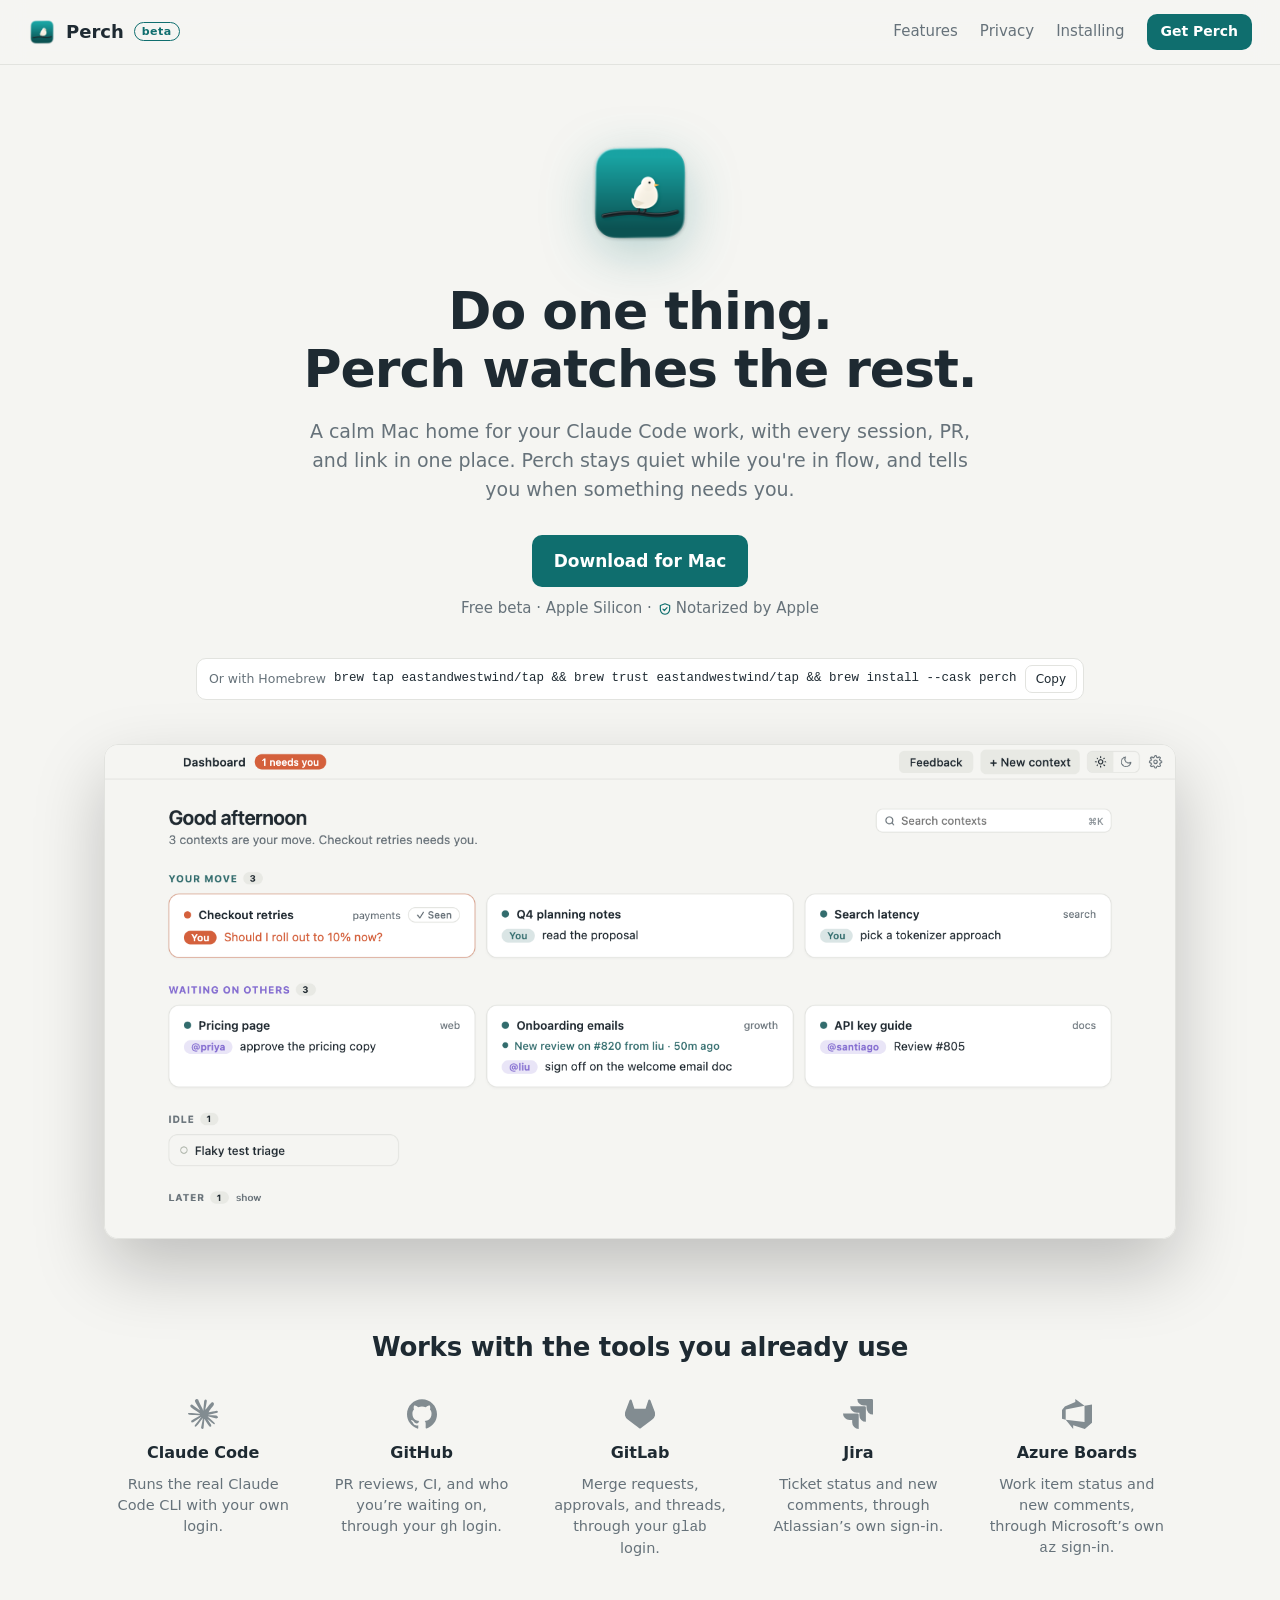
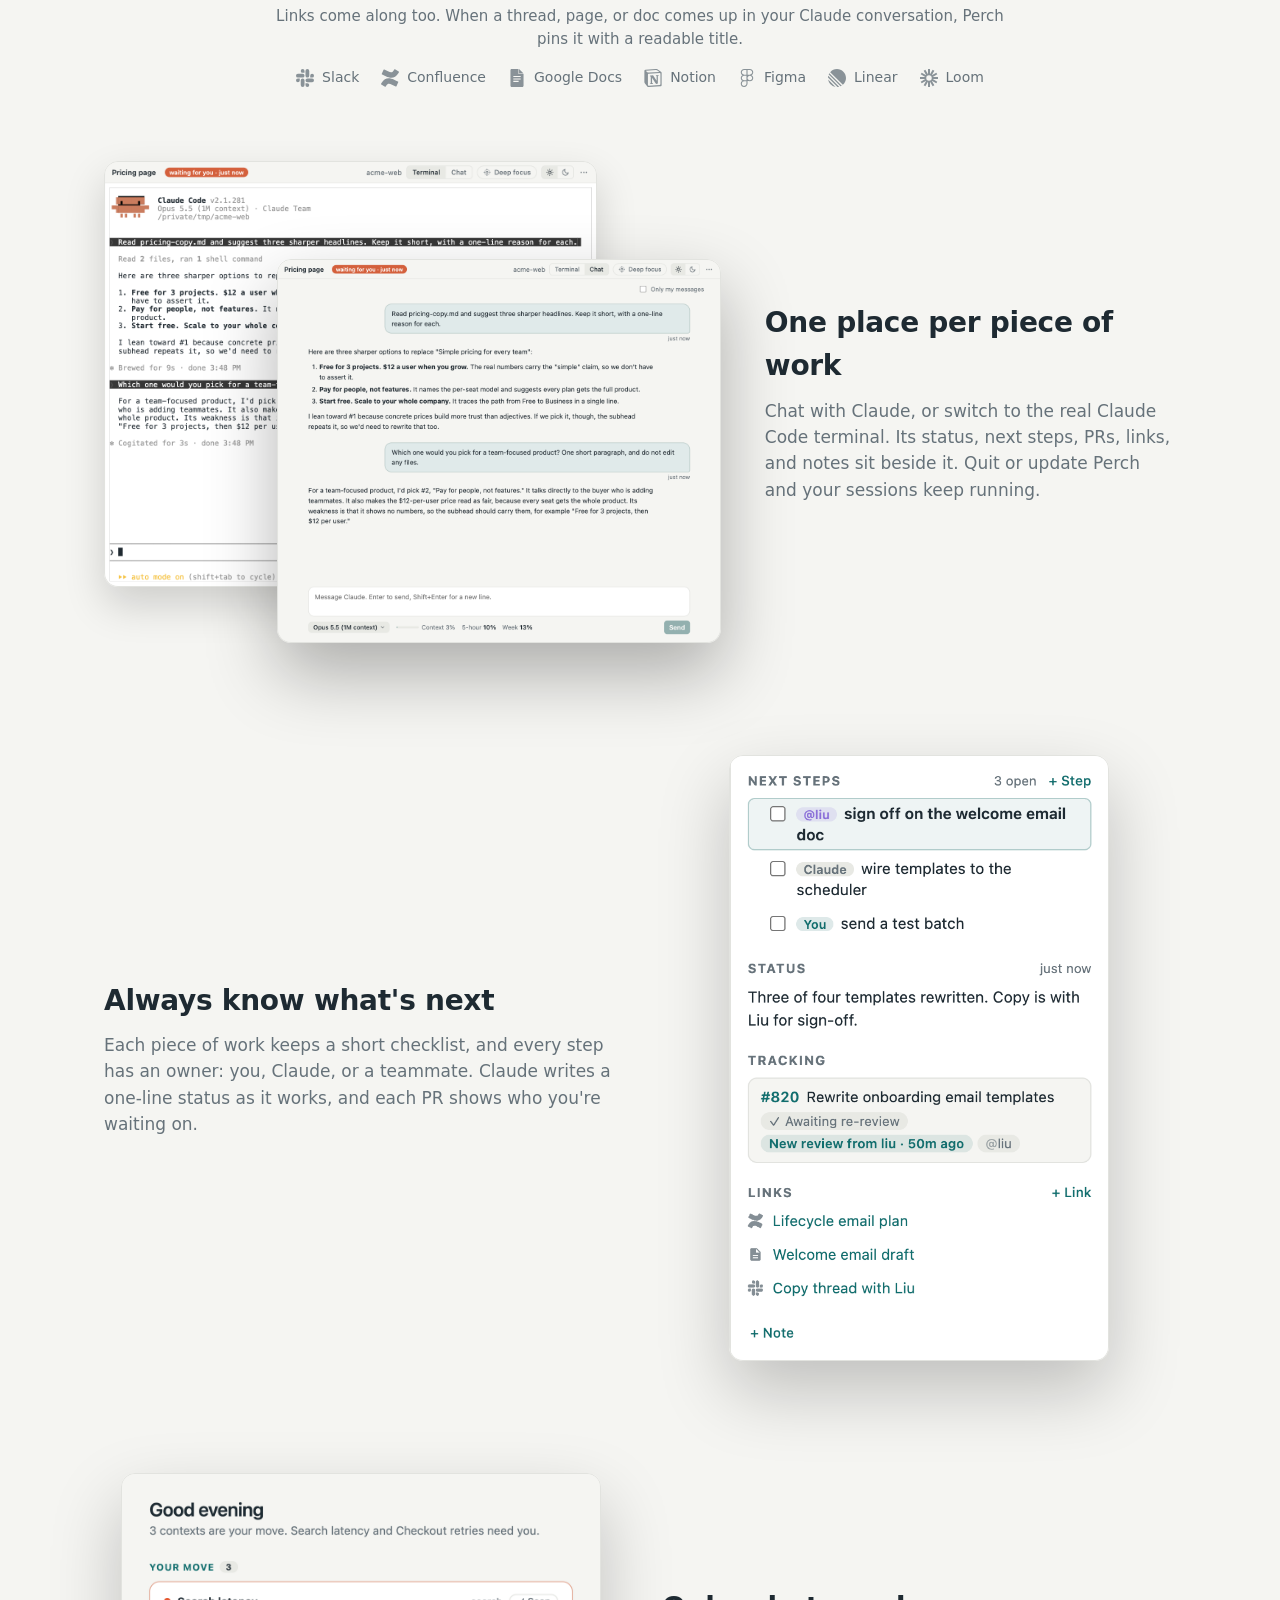
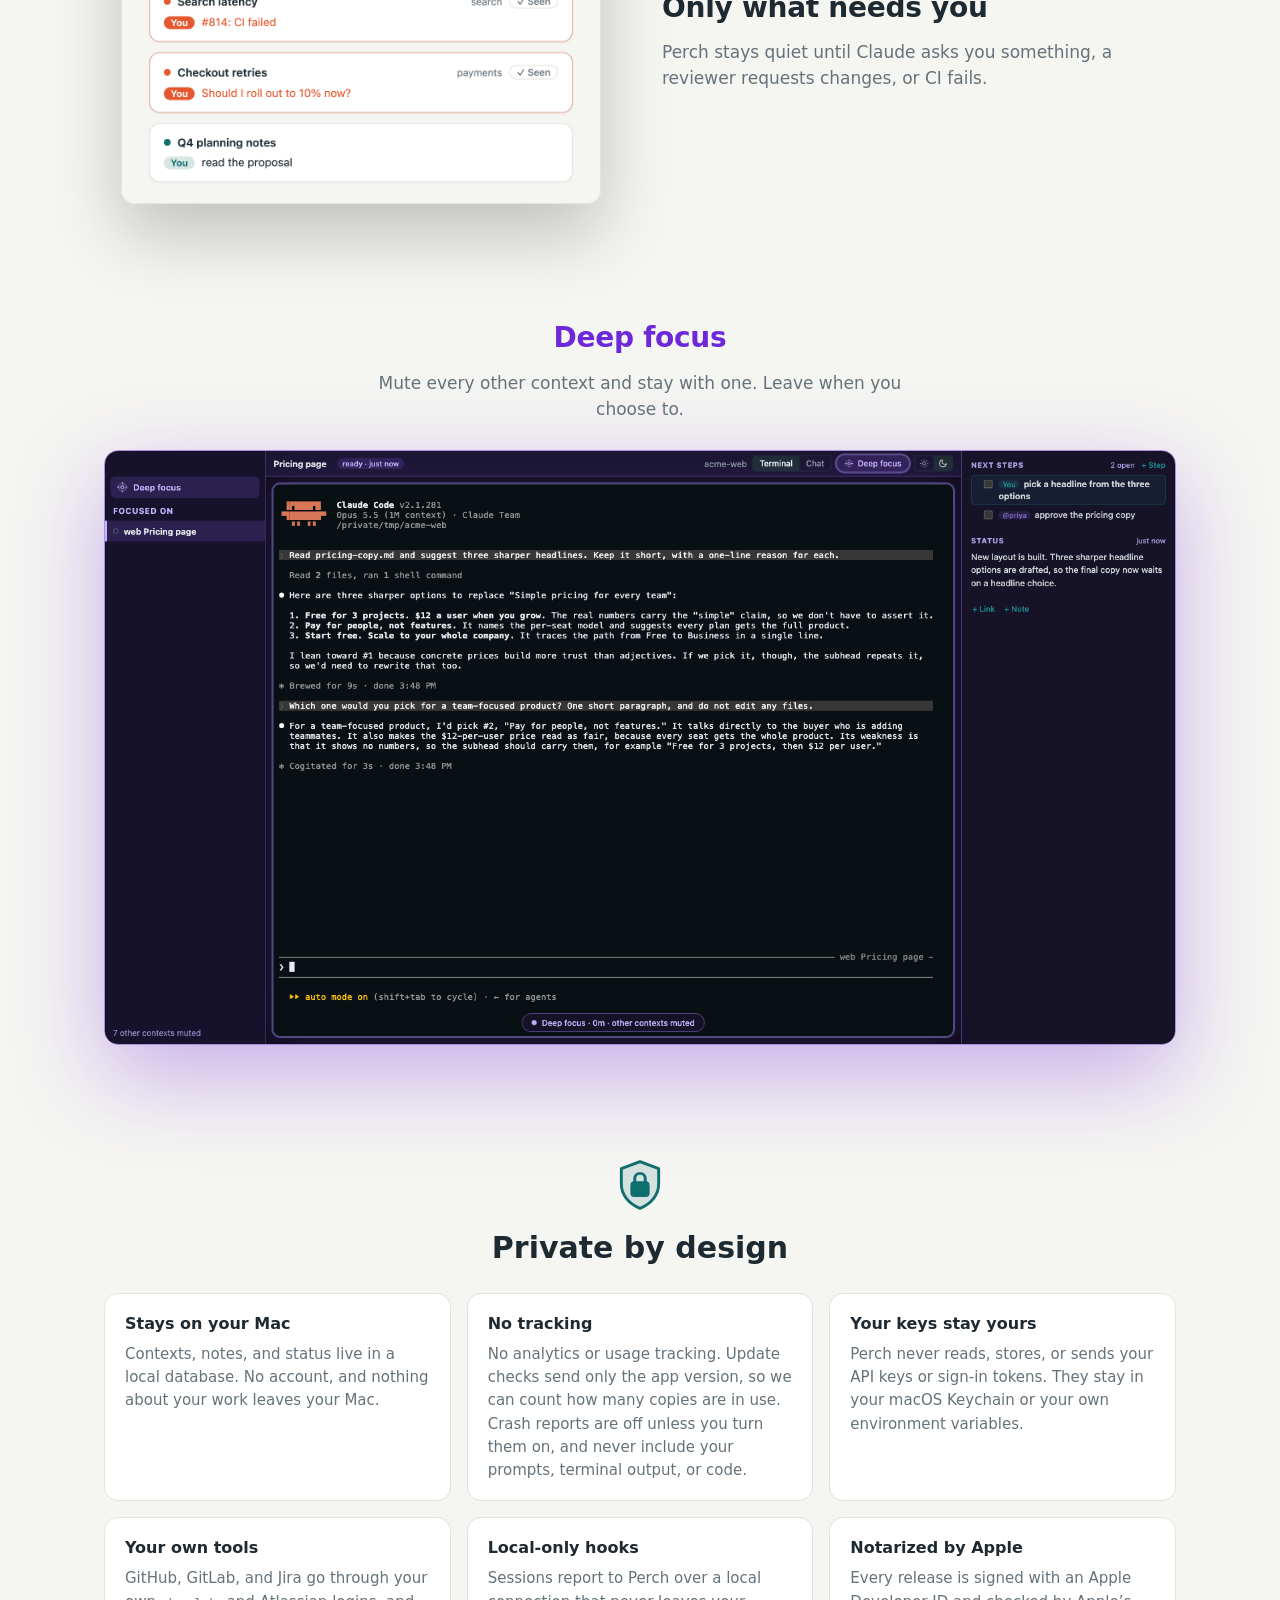
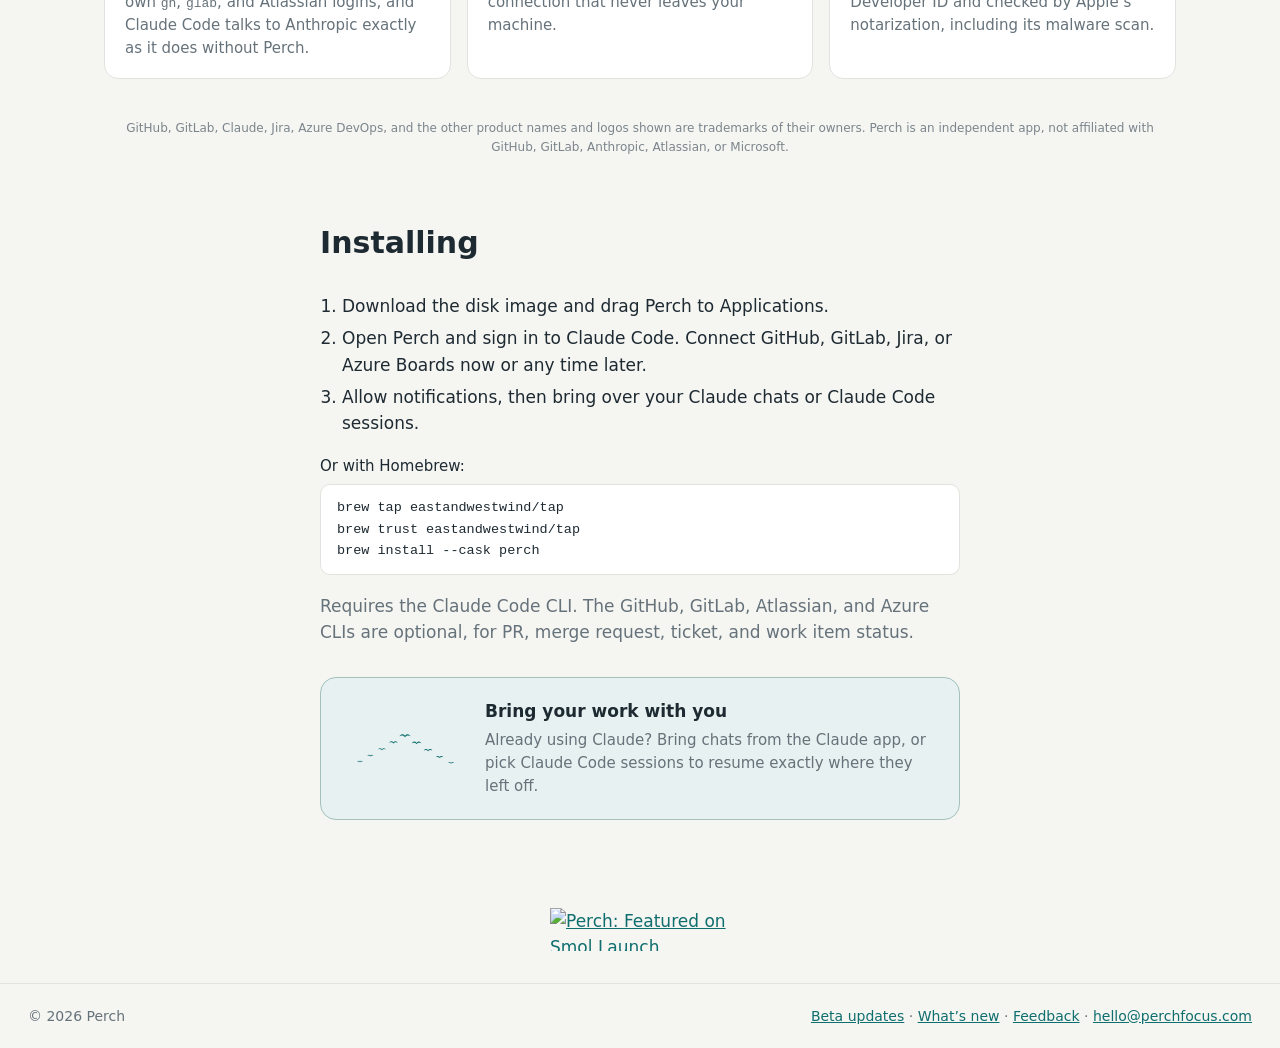
==== commit c88c8c9f: "Show the Homebrew install right under Download for Mac" ====
--- a/index.html
+++ b/index.html
@@ -72,6 +72,11 @@
           </span>
         </span>
       </div>
+      <div class="brew-line">
+        <span class="label">Or with Homebrew</span>
+        <code id="brew-cmd">brew tap eastandwestwind/tap &amp;&amp; brew trust eastandwestwind/tap &amp;&amp; brew install --cask perch</code>
+        <button type="button" class="copy" data-copy="brew-cmd">Copy</button>
+      </div>
       <picture class="shot">
         <source srcset="assets/dashboard-dark-mobile-v3.png" media="(max-width: 760px) and (prefers-color-scheme: dark)" />
         <source srcset="assets/dashboard-light-mobile-v3.png" media="(max-width: 760px)" />
@@ -244,6 +249,17 @@
     <span>© 2026 Perch</span>
     <span class="footer-links"><a href="mailto:hello@perchfocus.com?subject=Join%20the%20Perch%20beta%20updates&amp;body=Please%20add%20me%20to%20the%20Perch%20beta%20update%20emails.">Beta updates</a> · <a href="changelog/">What’s new</a> · <a href="feedback/">Feedback</a> · <a href="mailto:hello@perchfocus.com">hello@perchfocus.com</a></span>
   </footer>
+  <script>
+    document.querySelectorAll('button[data-copy]').forEach(function (button) {
+      button.addEventListener('click', function () {
+        var text = document.getElementById(button.dataset.copy).textContent;
+        navigator.clipboard.writeText(text).then(function () {
+          button.textContent = 'Copied';
+          setTimeout(function () { button.textContent = 'Copy'; }, 1600);
+        });
+      });
+    });
+  </script>
   <!-- Cloudflare Web Analytics. Skipped off the real site and in browsers marked internal via ?internal=1 (undo with ?internal=off). -->
   <script>
     (function () {
--- a/style.css
+++ b/style.css
@@ -231,3 +231,9 @@
 
 .featured-on { display: flex; justify-content: center; padding: 8px 24px 32px; }
 .featured-on img { display: block; width: 180px; height: auto; }
+
+.brew-line { display: inline-flex; align-items: center; gap: 8px; flex-wrap: wrap; justify-content: center; margin: -26px auto 44px; padding: 6px 6px 6px 12px; border: 1px solid var(--border); border-radius: 10px; background: var(--card, #fff); max-width: 100%; }
+.brew-line .label { font-size: 12.5px; color: var(--muted); }
+.brew-line code { font-family: ui-monospace, SFMono-Regular, Menlo, monospace; font-size: 12.5px; color: var(--text); white-space: normal; word-break: break-word; text-align: left; }
+.brew-line .copy { font: inherit; font-size: 12px; padding: 4px 10px; border-radius: 7px; border: 1px solid var(--border); background: transparent; color: var(--text); cursor: pointer; }
+.brew-line .copy:hover { background: rgba(0, 0, 0, 0.04); }
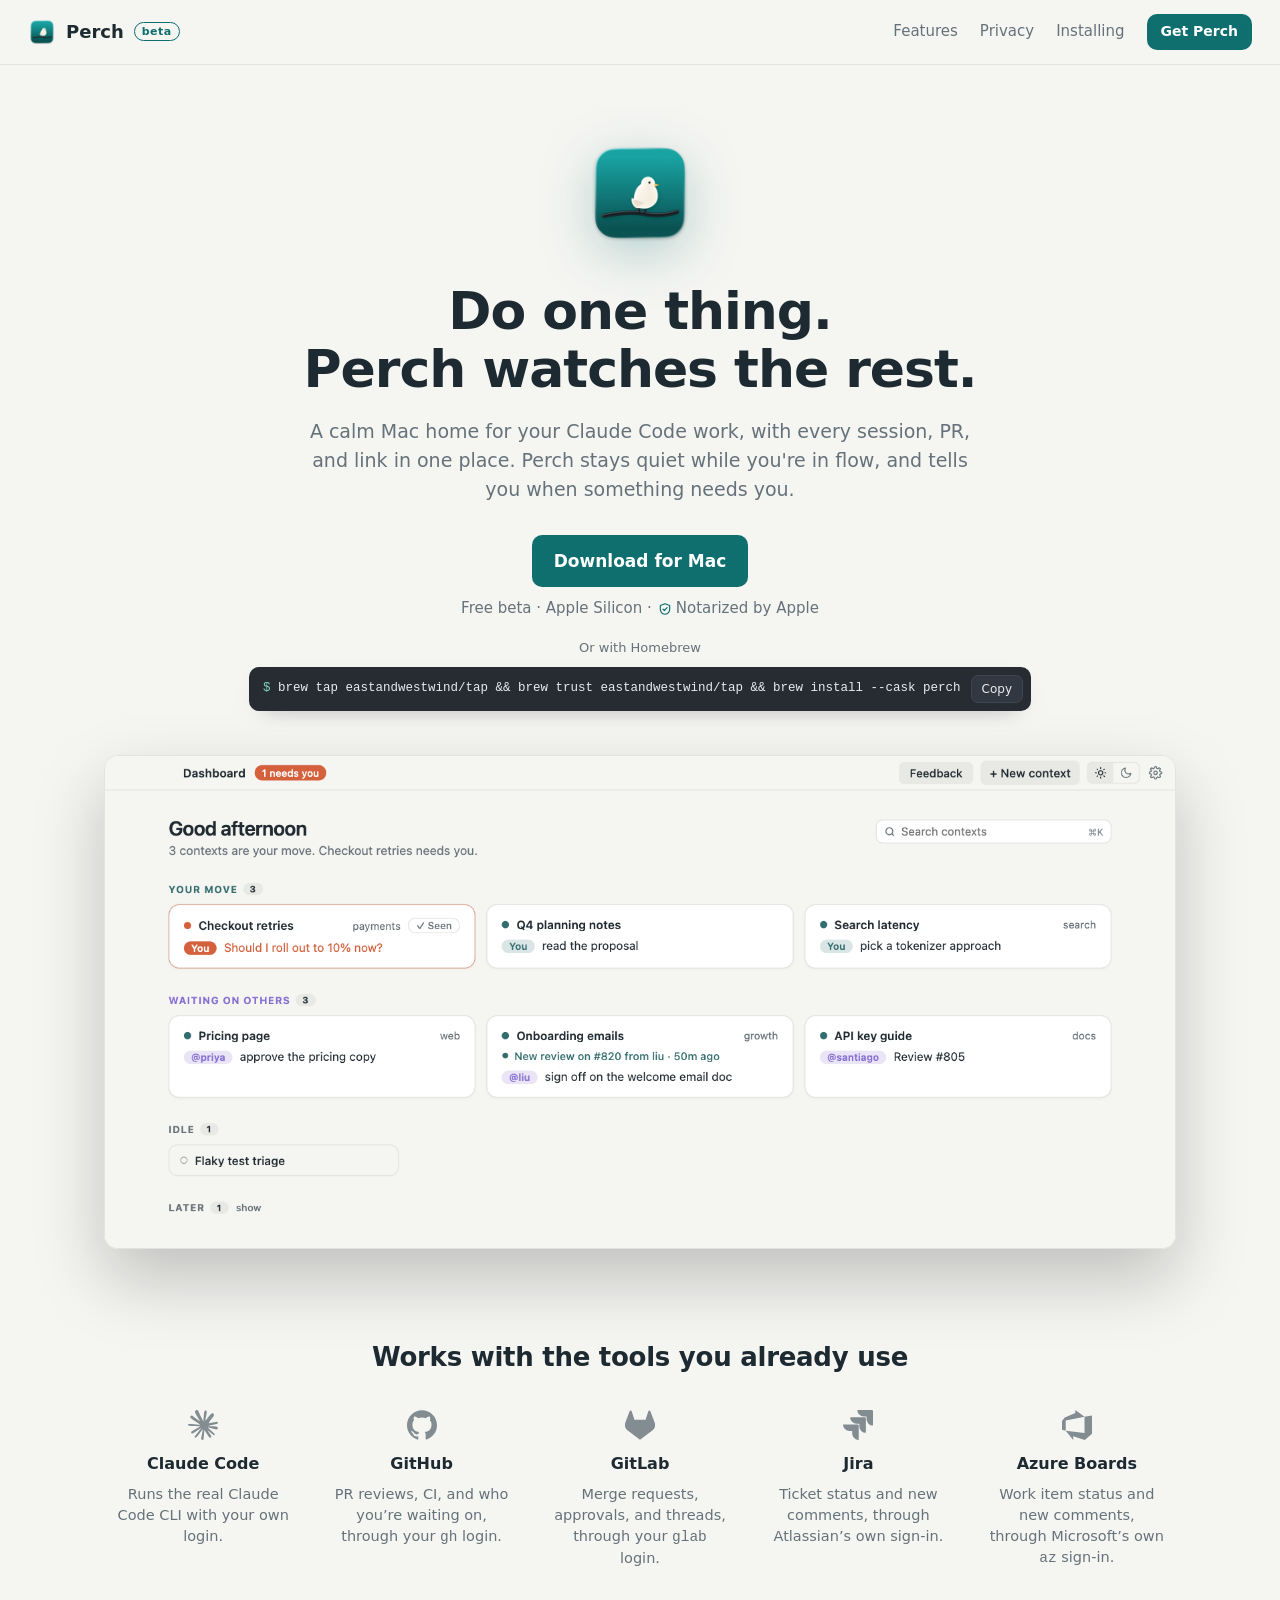
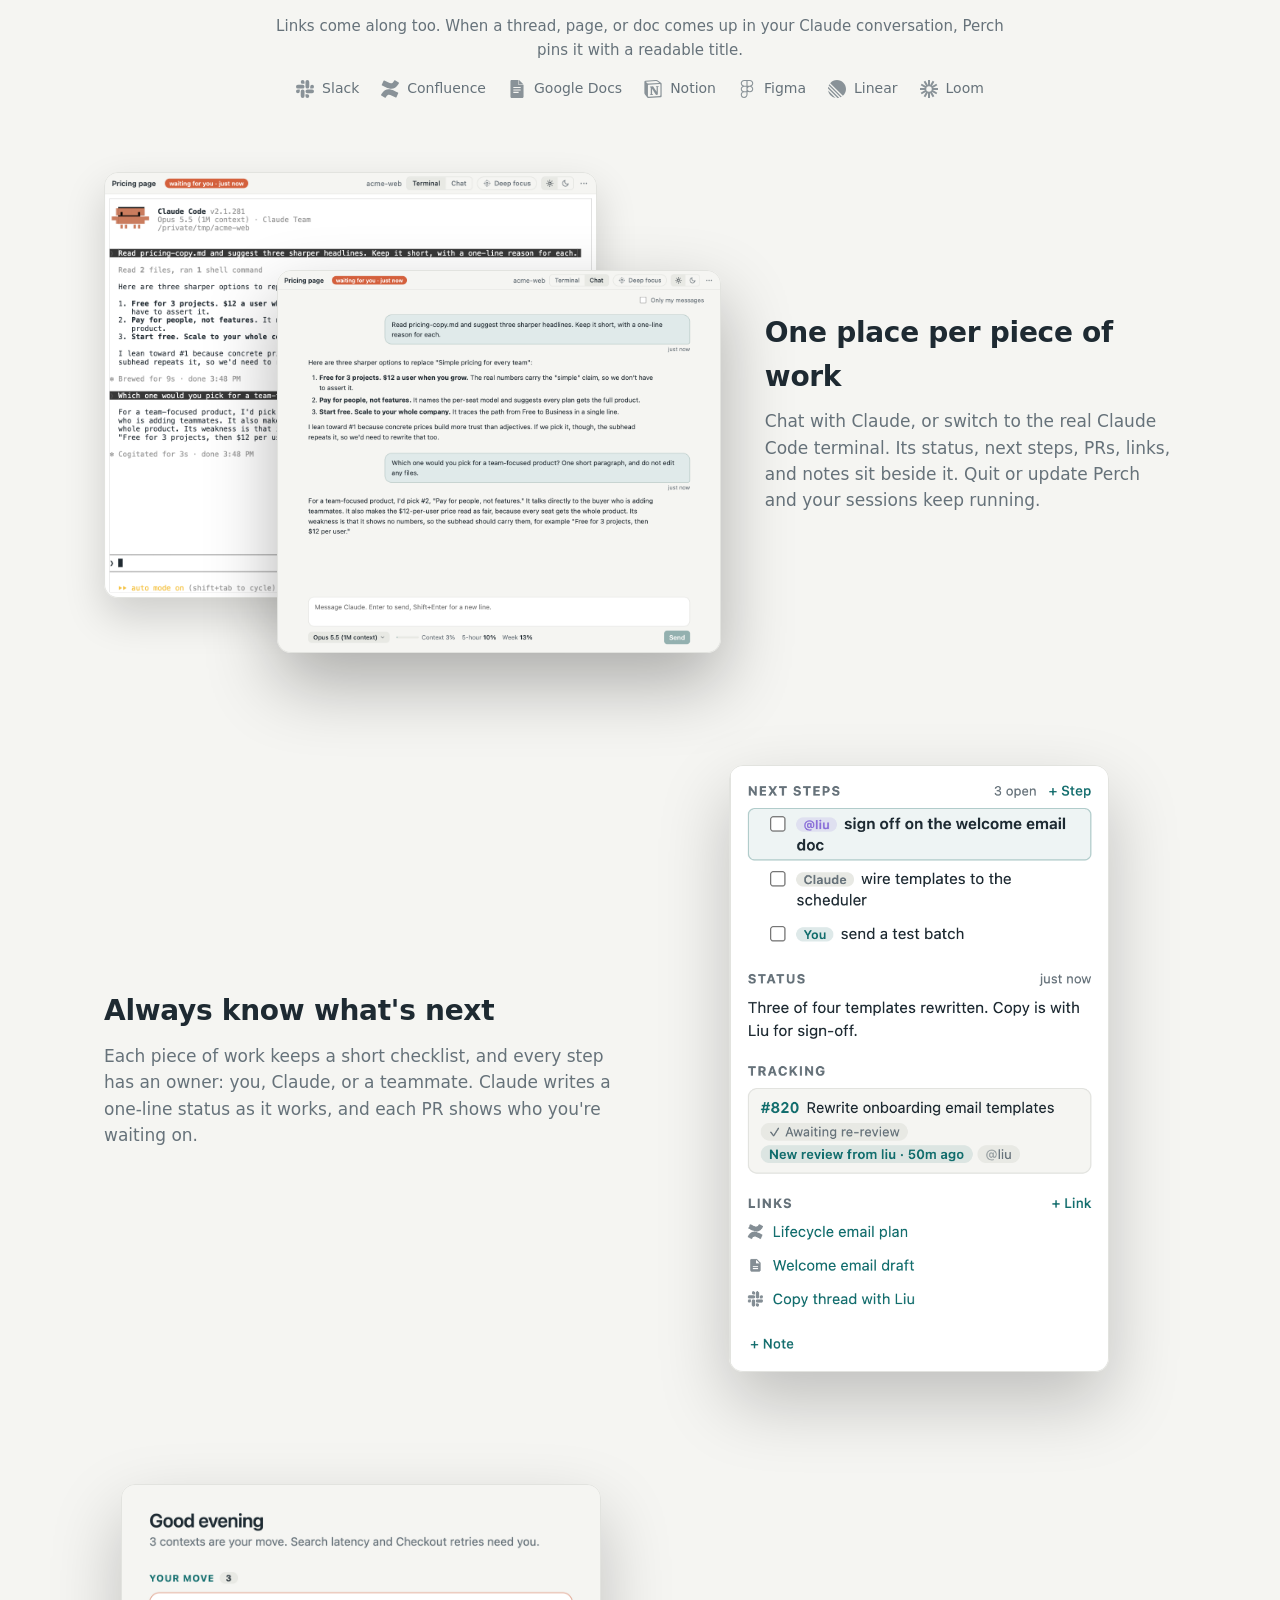
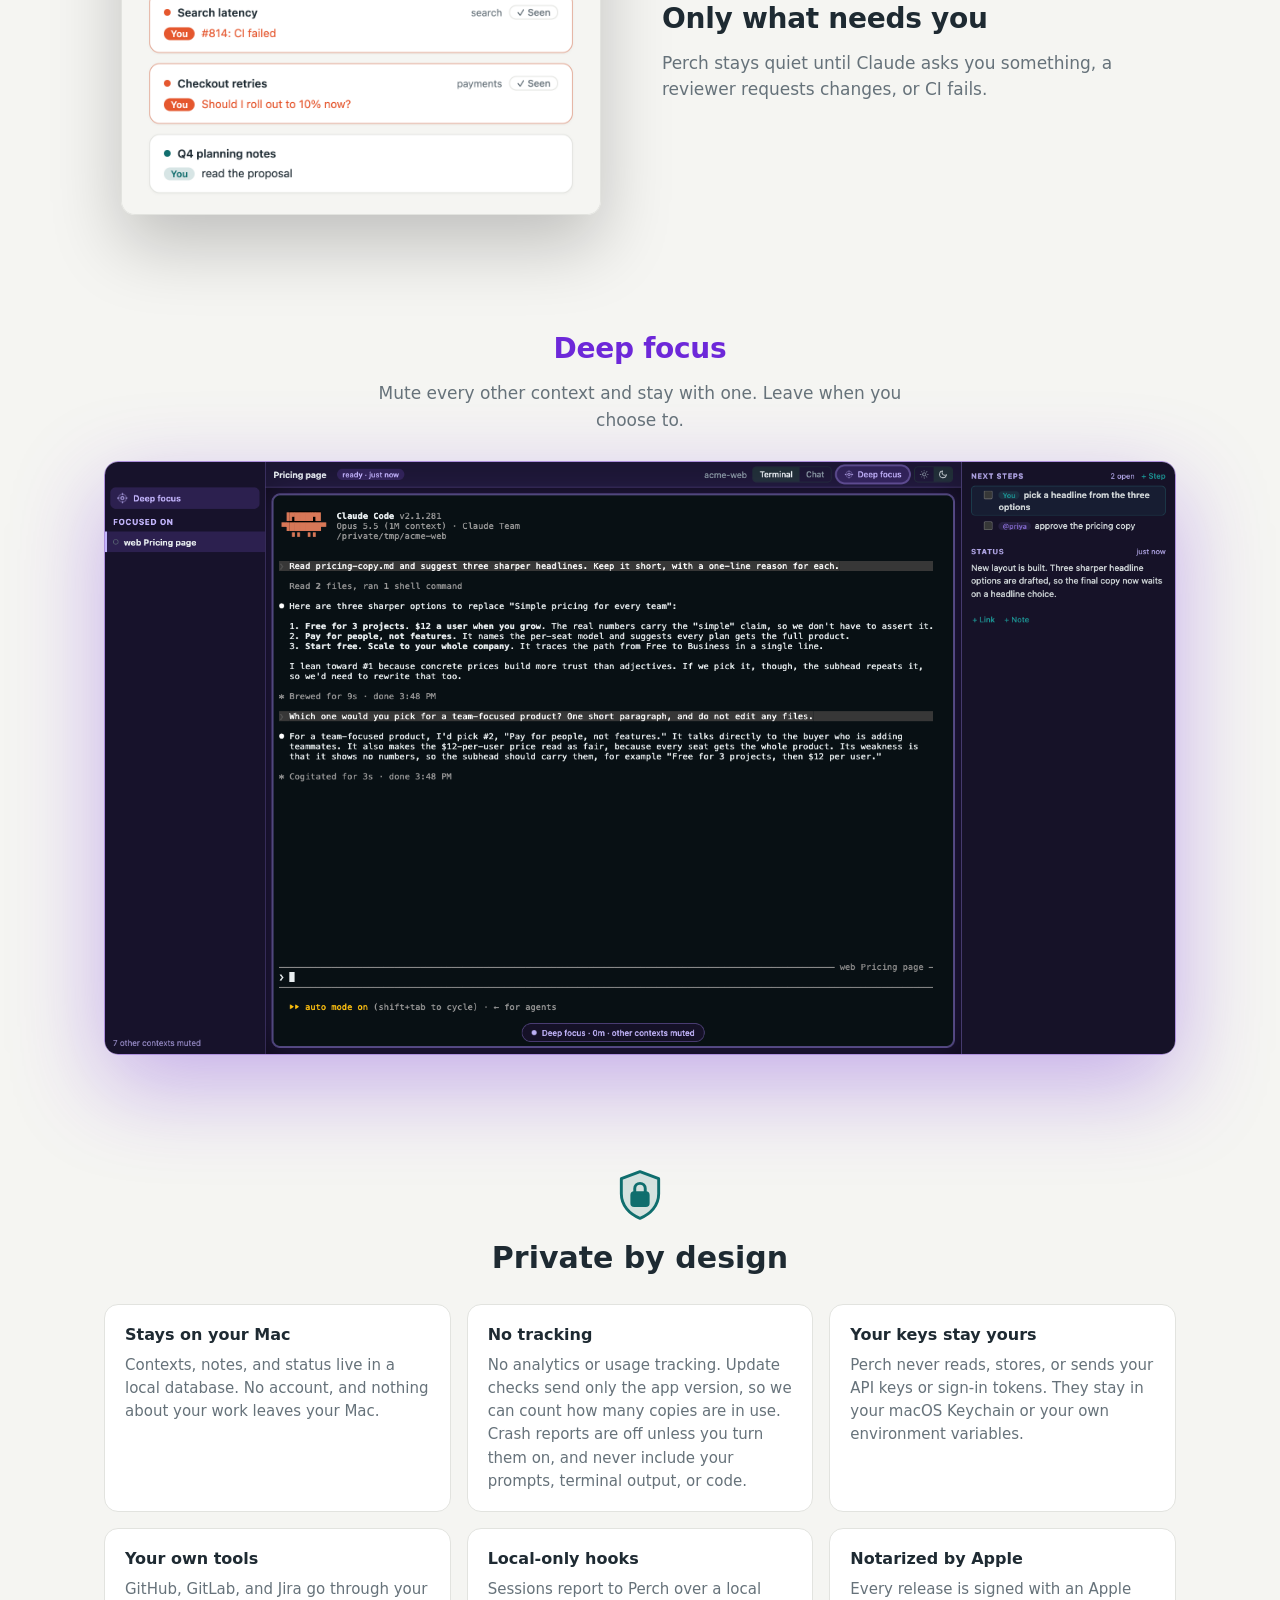
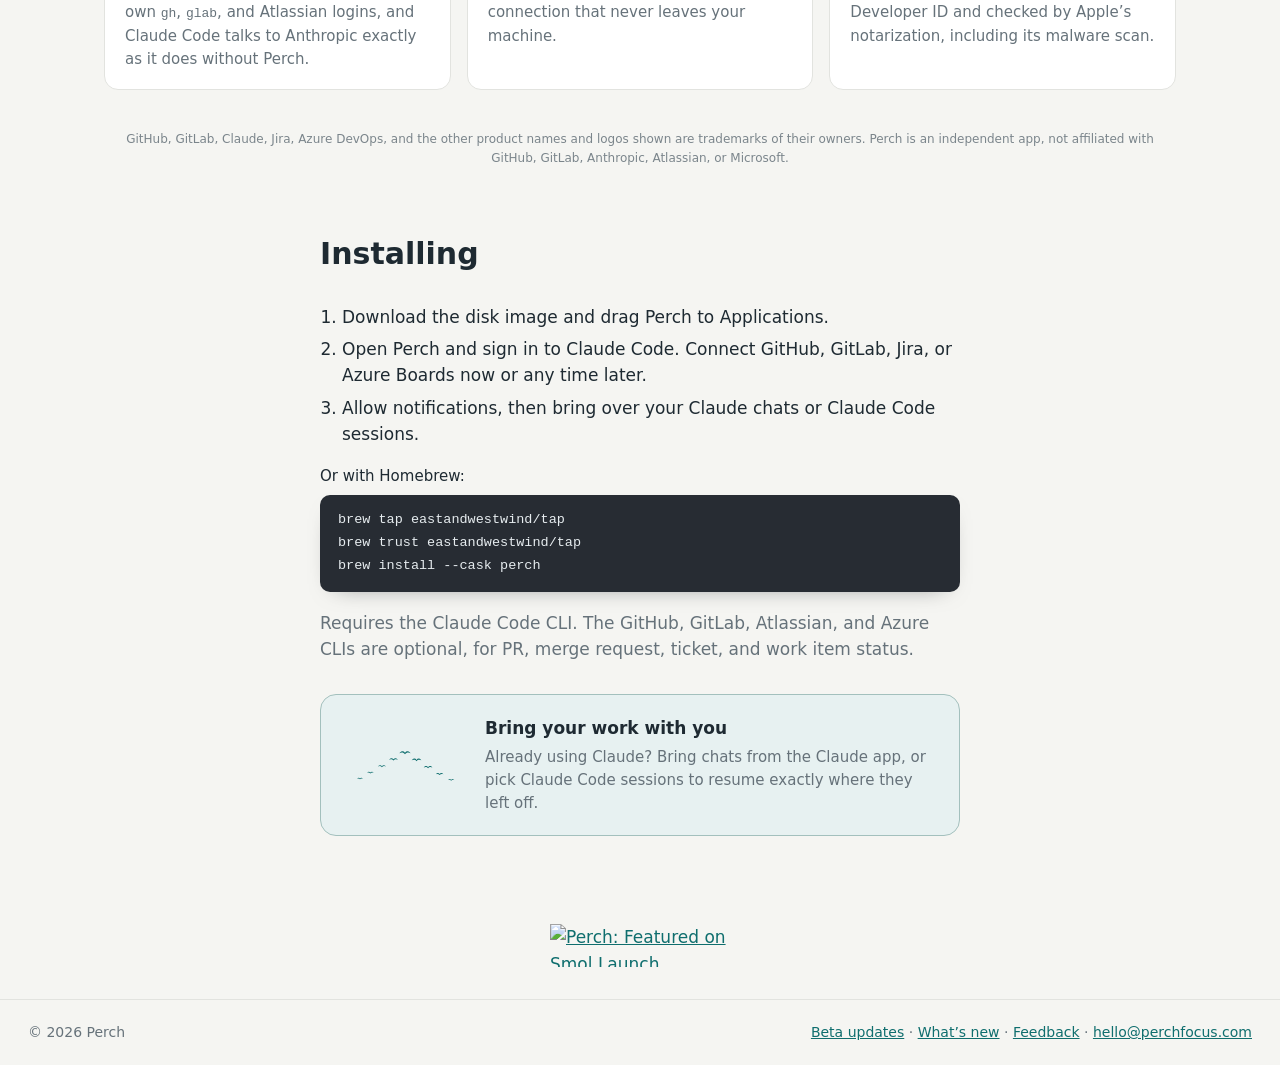
==== commit f7613fd7: "Homebrew commands styled as a dark terminal" ====
--- a/index.html
+++ b/index.html
@@ -72,10 +72,12 @@
           </span>
         </span>
       </div>
-      <div class="brew-line">
+      <div class="brew-hero">
         <span class="label">Or with Homebrew</span>
+        <div class="brew-line">
         <code id="brew-cmd">brew tap eastandwestwind/tap &amp;&amp; brew trust eastandwestwind/tap &amp;&amp; brew install --cask perch</code>
         <button type="button" class="copy" data-copy="brew-cmd">Copy</button>
+        </div>
       </div>
       <picture class="shot">
         <source srcset="assets/dashboard-dark-mobile-v3.png" media="(max-width: 760px) and (prefers-color-scheme: dark)" />
--- a/style.css
+++ b/style.css
@@ -227,13 +227,15 @@
 .split.alerts-shot picture img { max-width: 480px; margin: 0 auto; border-radius: 14px; }
 @media (max-width: 760px) { .split.alerts-shot { grid-template-columns: 1fr; } }
 .install .brew { margin: 18px 0 6px; font-size: 15px; }
-.install .brew-cmd { margin: 0 0 18px; padding: 12px 16px; border-radius: 10px; background: var(--panel); border: 1px solid var(--border); font-size: 13.5px; line-height: 1.6; overflow-x: auto; }
+.install .brew-cmd { margin: 0 0 18px; padding: 14px 18px; border-radius: 10px; background: #272c33; color: #e6ecef; font-size: 13.5px; line-height: 1.7; overflow-x: auto; box-shadow: 0 8px 24px -16px rgba(11, 20, 24, 0.6); }
 
 .featured-on { display: flex; justify-content: center; padding: 8px 24px 32px; }
 .featured-on img { display: block; width: 180px; height: auto; }
 
-.brew-line { display: inline-flex; align-items: center; gap: 8px; flex-wrap: wrap; justify-content: center; margin: -26px auto 44px; padding: 6px 6px 6px 12px; border: 1px solid var(--border); border-radius: 10px; background: var(--card, #fff); max-width: 100%; }
-.brew-line .label { font-size: 12.5px; color: var(--muted); }
-.brew-line code { font-family: ui-monospace, SFMono-Regular, Menlo, monospace; font-size: 12.5px; color: var(--text); white-space: normal; word-break: break-word; text-align: left; }
-.brew-line .copy { font: inherit; font-size: 12px; padding: 4px 10px; border-radius: 7px; border: 1px solid var(--border); background: transparent; color: var(--text); cursor: pointer; }
-.brew-line .copy:hover { background: rgba(0, 0, 0, 0.04); }
+.brew-hero { display: flex; flex-direction: column; align-items: center; gap: 8px; margin: -26px auto 44px; }
+.brew-hero .label { font-size: 13px; color: var(--muted); }
+.brew-line { display: inline-flex; align-items: center; gap: 10px; flex-wrap: wrap; justify-content: center; padding: 8px 8px 8px 14px; border-radius: 10px; background: #272c33; box-shadow: 0 8px 24px -16px rgba(11, 20, 24, 0.6); max-width: 100%; }
+.brew-line code { font-family: ui-monospace, SFMono-Regular, Menlo, monospace; font-size: 12.5px; color: #e6ecef; white-space: normal; word-break: break-word; text-align: left; }
+.brew-line code::before { content: '$ '; color: #7fd1b9; }
+.brew-line .copy { font: inherit; font-size: 12px; padding: 4px 10px; border-radius: 7px; border: 1px solid #3d4550; background: #323841; color: #e6ecef; cursor: pointer; }
+.brew-line .copy:hover { background: #3b424c; }
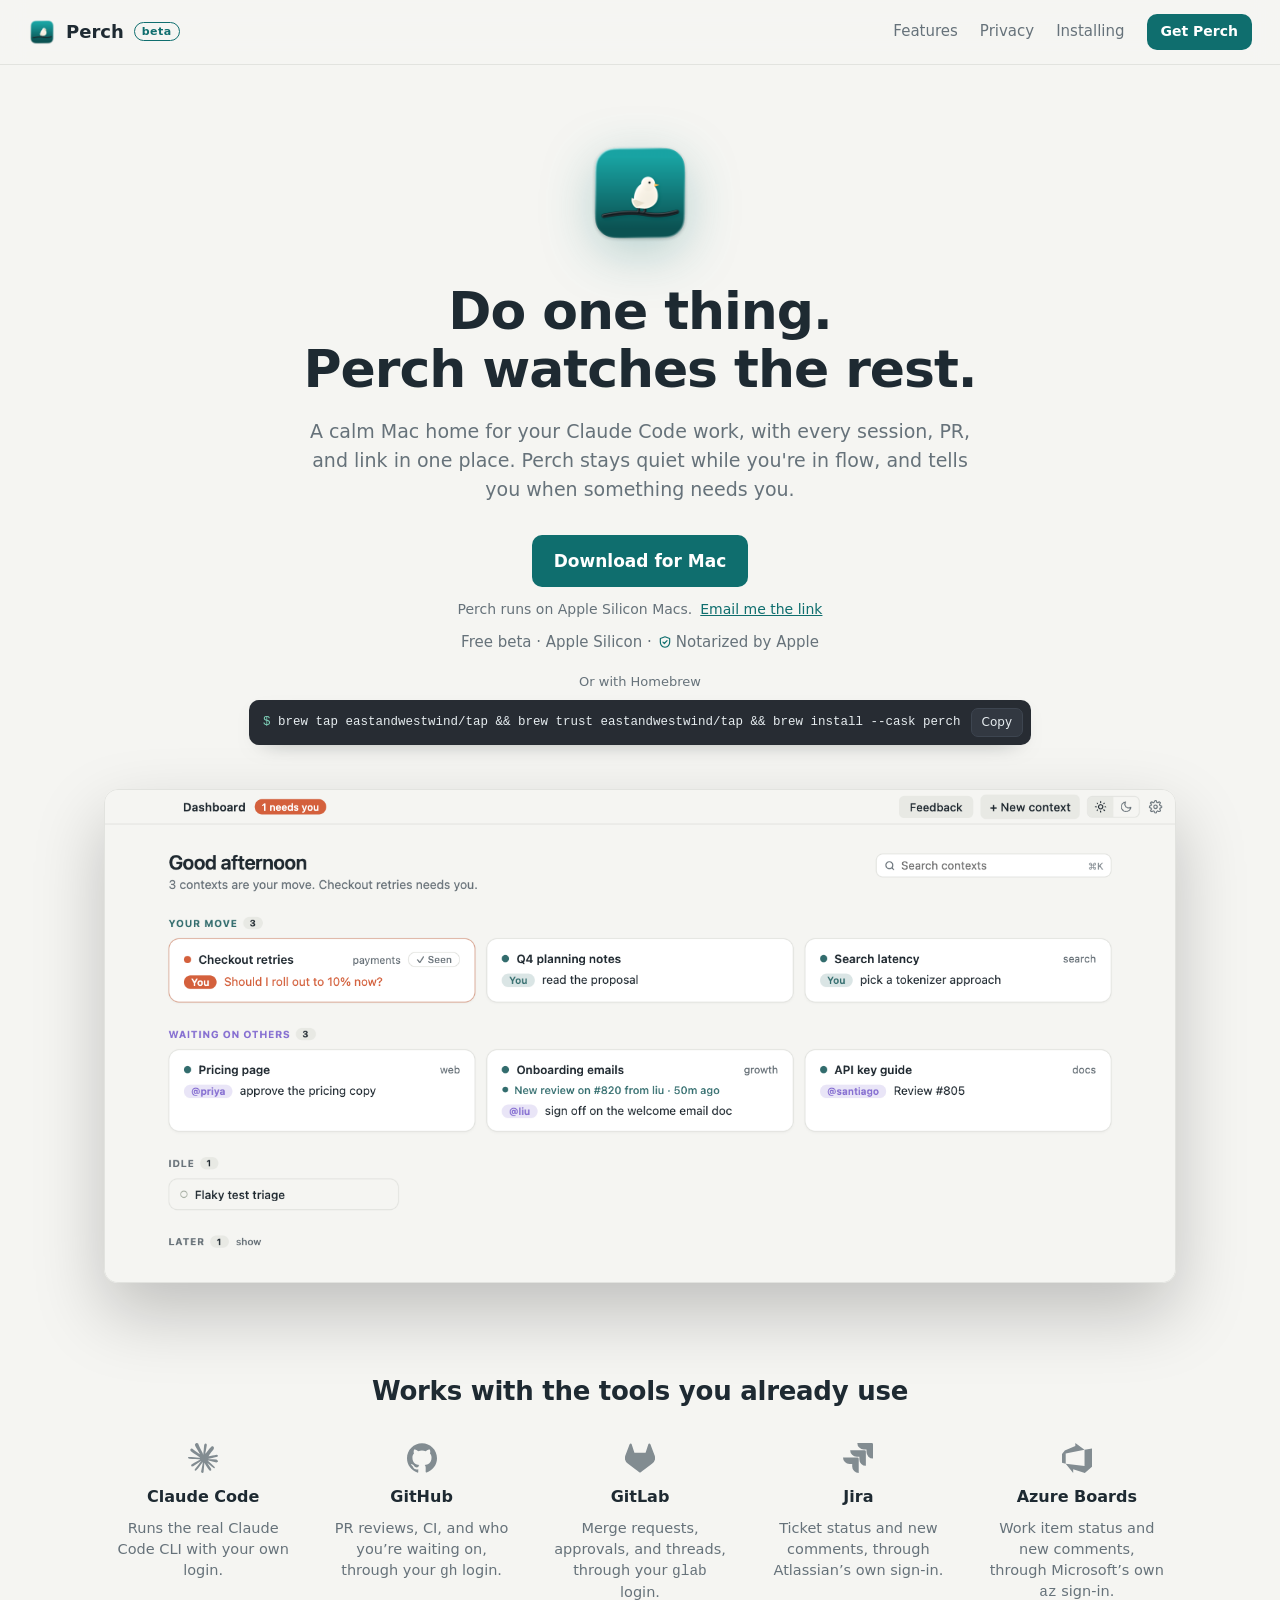
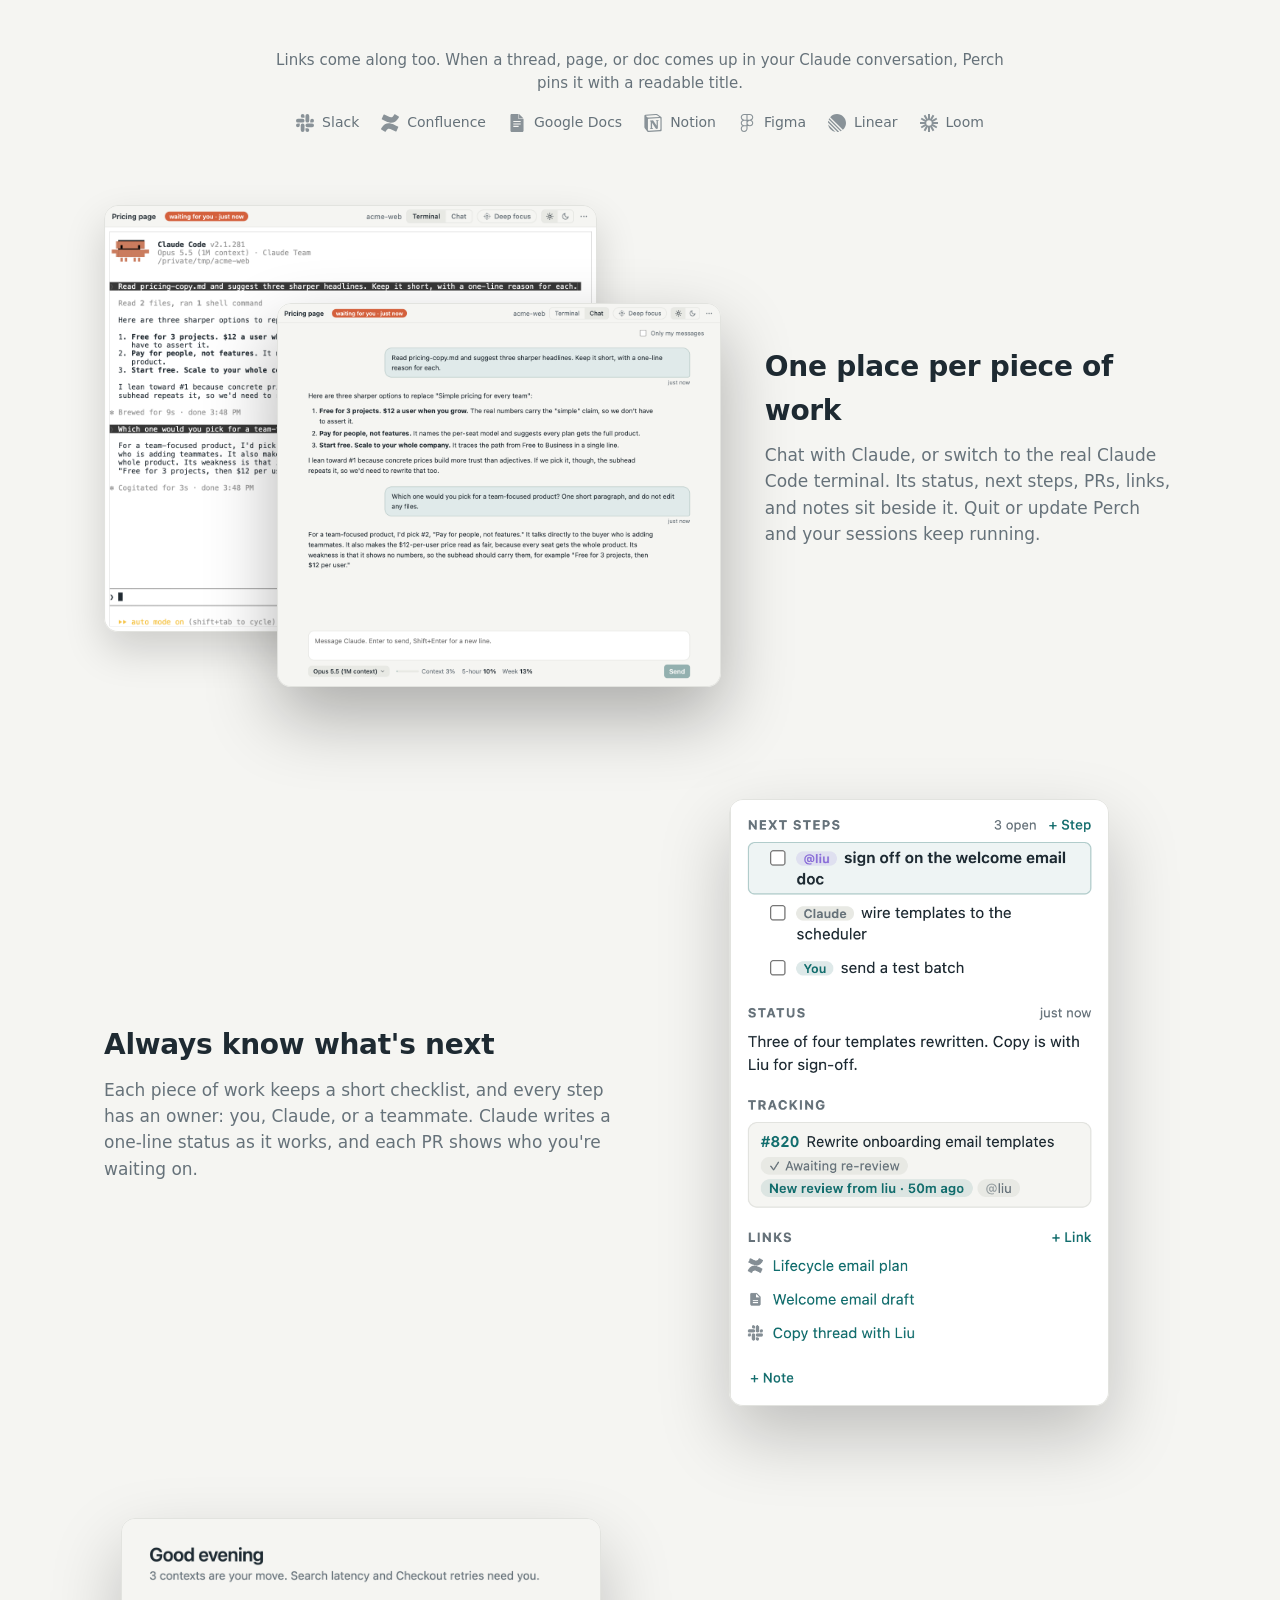
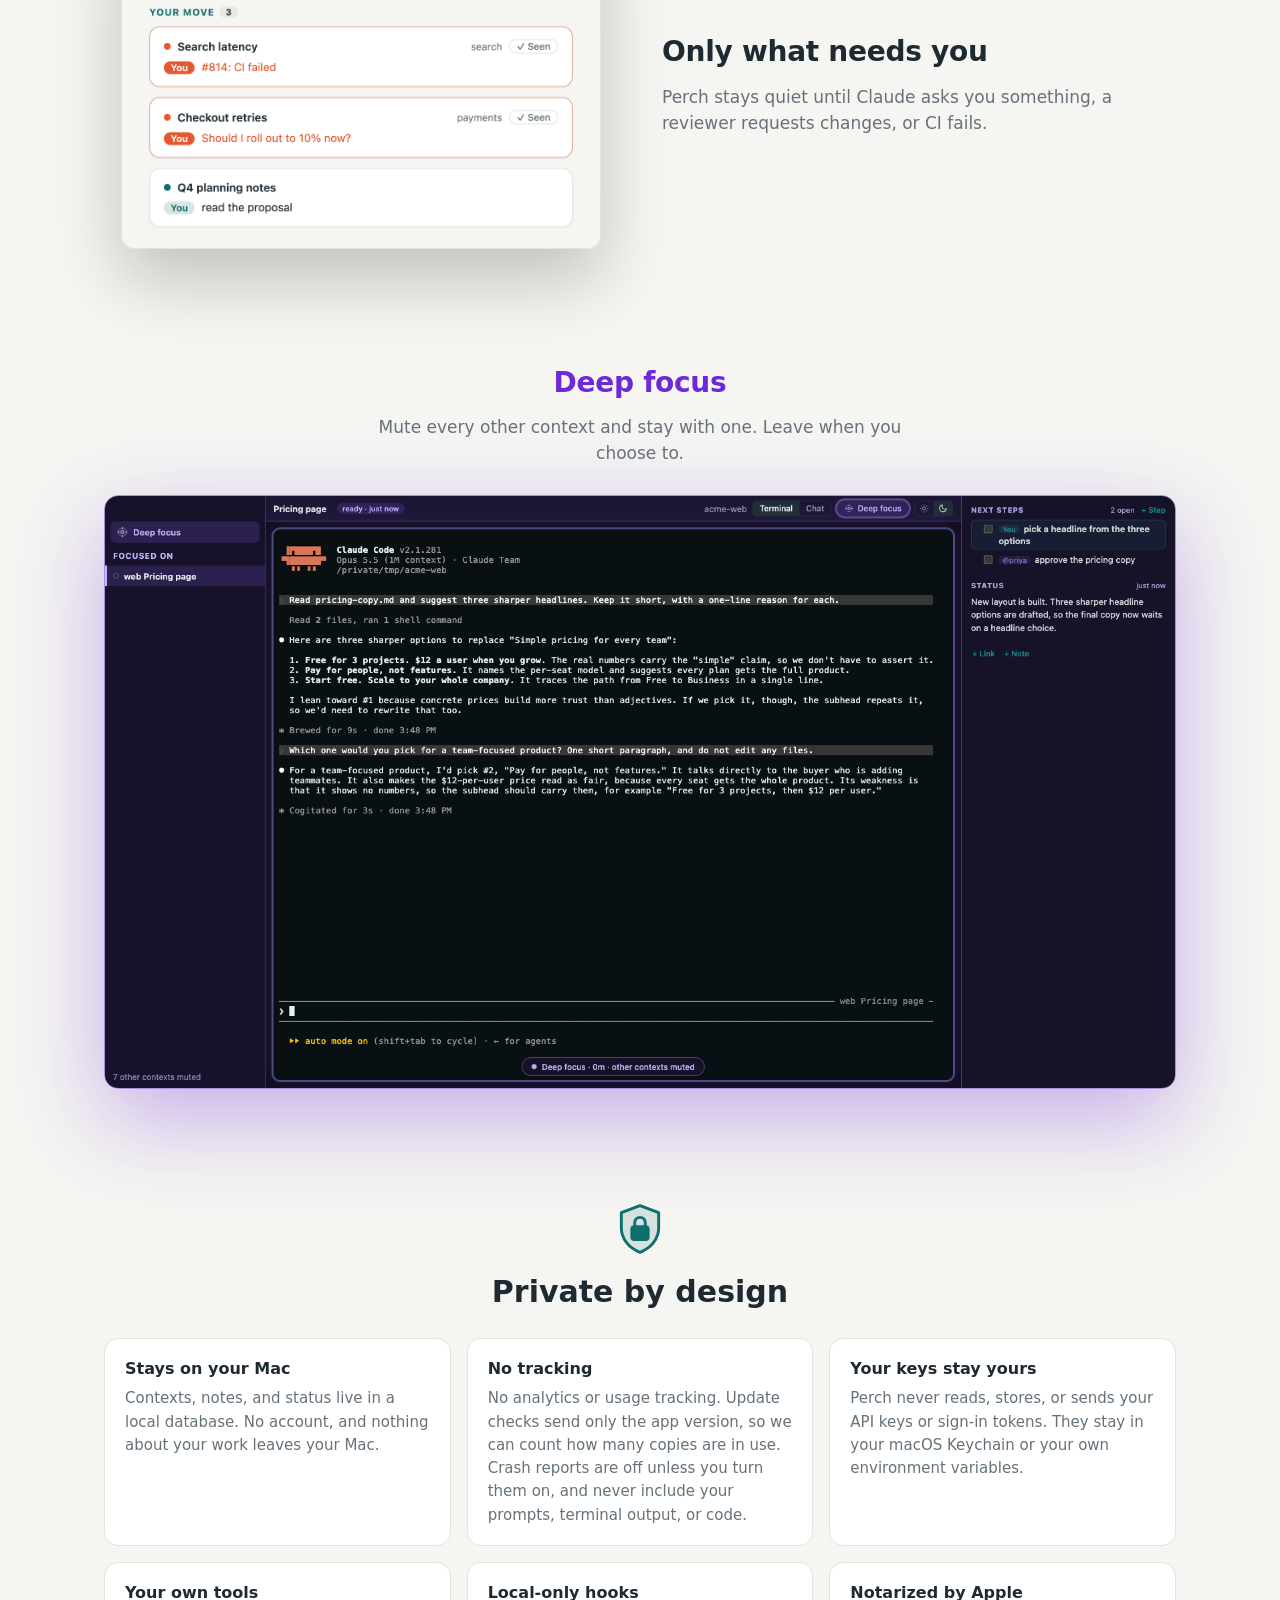
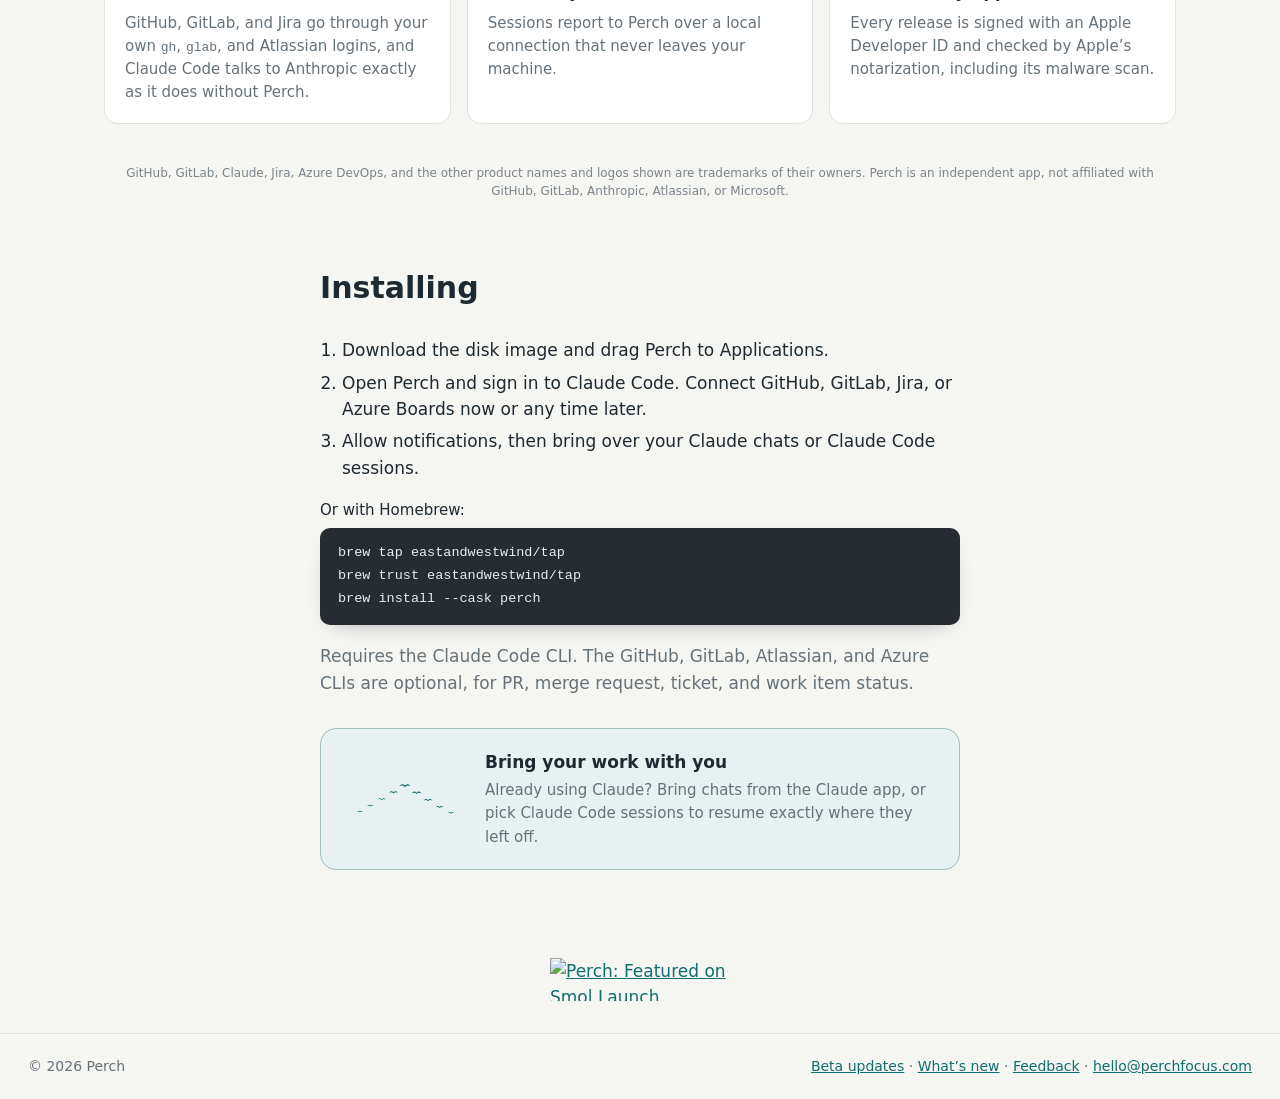
==== commit d2b28c79: "Phones get Send to my Mac; other computers get Email me the link" ====
--- a/index.html
+++ b/index.html
@@ -45,7 +45,7 @@
     "email": "hello@perchfocus.com"
   }
   </script>
-  <link rel="stylesheet" href="style.css?v=19" />
+  <link rel="stylesheet" href="style.css?v=20" />
 </head>
 <body>
   <header class="nav">
@@ -64,7 +64,11 @@
       <h1>Do one thing.<br />Perch watches the rest.</h1>
       <p class="lede">A calm Mac home for your Claude Code work, with every session, PR, and link in one place. Perch stays quiet while you're in flow, and tells you when something needs you.</p>
       <div class="cta" id="download">
-        <a class="button" href="https://github.com/eastandwestwind/perchfocus.com/releases/latest/download/Perch-arm64.dmg">Download for Mac</a>
+        <a class="button" id="download-link" href="https://perch-updates.eastandwestwind.workers.dev/download?src=site">Download for Mac</a>
+        <p class="not-mac" id="not-mac" hidden>
+          <span class="why">Perch runs on Apple Silicon Macs.</span>
+          <a href="#" id="email-link">Email me the link</a>
+        </p>
         <span class="cta-meta">
           Free beta · Apple Silicon ·
           <span class="notarized" title="Every release is signed with an Apple Developer ID and notarized by Apple, which includes Apple’s automated malware scan.">
@@ -252,6 +256,54 @@
     <span class="footer-links"><a href="mailto:hello@perchfocus.com?subject=Join%20the%20Perch%20beta%20updates&amp;body=Please%20add%20me%20to%20the%20Perch%20beta%20update%20emails.">Beta updates</a> · <a href="changelog/">What’s new</a> · <a href="feedback/">Feedback</a> · <a href="mailto:hello@perchfocus.com">hello@perchfocus.com</a></span>
   </footer>
   <script>
+    (function () {
+      var link = document.getElementById('download-link');
+      if (!link) return;
+      var url = new URL(link.href);
+      var source = new URLSearchParams(location.search).get('utm_source');
+      if (source) url.searchParams.set('utm_source', source);
+      var internal = location.hostname !== 'perchfocus.com';
+      var flag = new URLSearchParams(location.search).get('internal');
+      if (flag !== null && flag !== 'off') internal = true;
+      try { internal = internal || (flag !== 'off' && !!localStorage.getItem('perch-internal')); } catch (e) {}
+      if (internal) url.searchParams.set('internal', '1');
+      link.href = url.toString();
+    })();
+  </script>
+  <script>
+    (function () {
+      var ua = navigator.userAgent;
+      var ipad = /Macintosh/.test(ua) && navigator.maxTouchPoints > 1;
+      var phone = /iPhone|iPod|iPad|Android/.test(ua) || ipad;
+      var otherDesktop = !phone && /Windows|Linux|CrOS/.test(ua);
+      if (!phone && !otherDesktop) return;
+      var page = 'https://perchfocus.com/?utm_source=handoff';
+      var internal = location.hostname !== 'perchfocus.com';
+      try { internal = internal || !!localStorage.getItem('perch-internal'); } catch (e) {}
+      var count = function (e) {
+        if (internal) return;
+        try { navigator.sendBeacon('https://perch-updates.eastandwestwind.workers.dev/event?e=' + e); } catch (err) {}
+      };
+      var mail = 'mailto:?subject=' + encodeURIComponent('Perch for my Mac') + '&body=' + encodeURIComponent('Download Perch on your Mac: ' + page);
+      var note = document.getElementById('not-mac');
+      var email = document.getElementById('email-link');
+      note.hidden = false;
+      email.href = mail;
+      email.addEventListener('click', function () { count('email'); });
+      if (phone) {
+        var button = document.getElementById('download-link');
+        button.textContent = 'Send to my Mac';
+        note.querySelector('.why').textContent = 'Perch runs on Mac. Send yourself the link with AirDrop, Messages, or Notes.';
+        button.addEventListener('click', function (event) {
+          event.preventDefault();
+          count('share');
+          if (navigator.share) navigator.share({ title: 'Perch for Mac', url: page }).catch(function () {});
+          else location.href = mail;
+        });
+      }
+    })();
+  </script>
+  <script>
     document.querySelectorAll('button[data-copy]').forEach(function (button) {
       button.addEventListener('click', function () {
         var text = document.getElementById(button.dataset.copy).textContent;
--- a/style.css
+++ b/style.css
@@ -239,3 +239,5 @@
 .brew-line code::before { content: '$ '; color: #7fd1b9; }
 .brew-line .copy { font: inherit; font-size: 12px; padding: 4px 10px; border-radius: 7px; border: 1px solid #3d4550; background: #323841; color: #e6ecef; cursor: pointer; }
 .brew-line .copy:hover { background: #3b424c; }
+.not-mac { margin: 2px 0 0; font-size: 14px; color: var(--muted); display: flex; gap: 8px; flex-wrap: wrap; justify-content: center; }
+.not-mac[hidden] { display: none; }
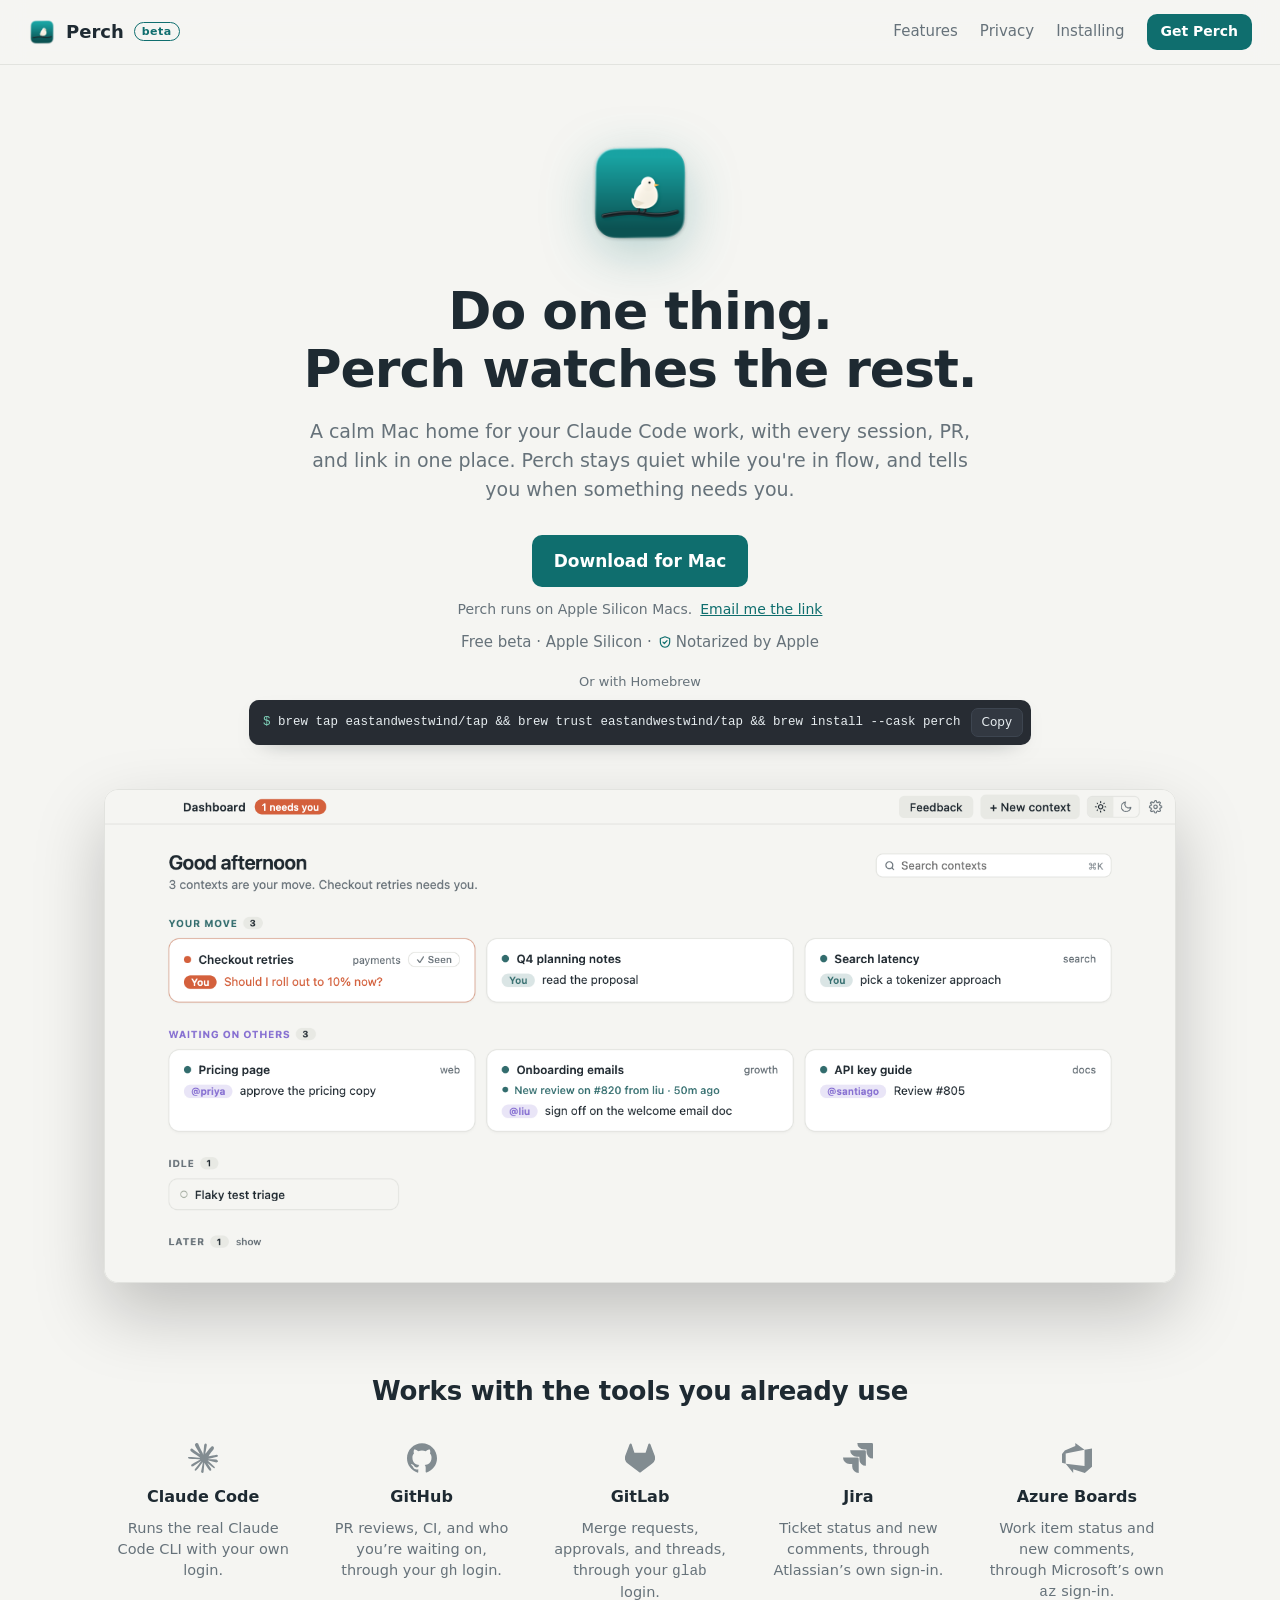
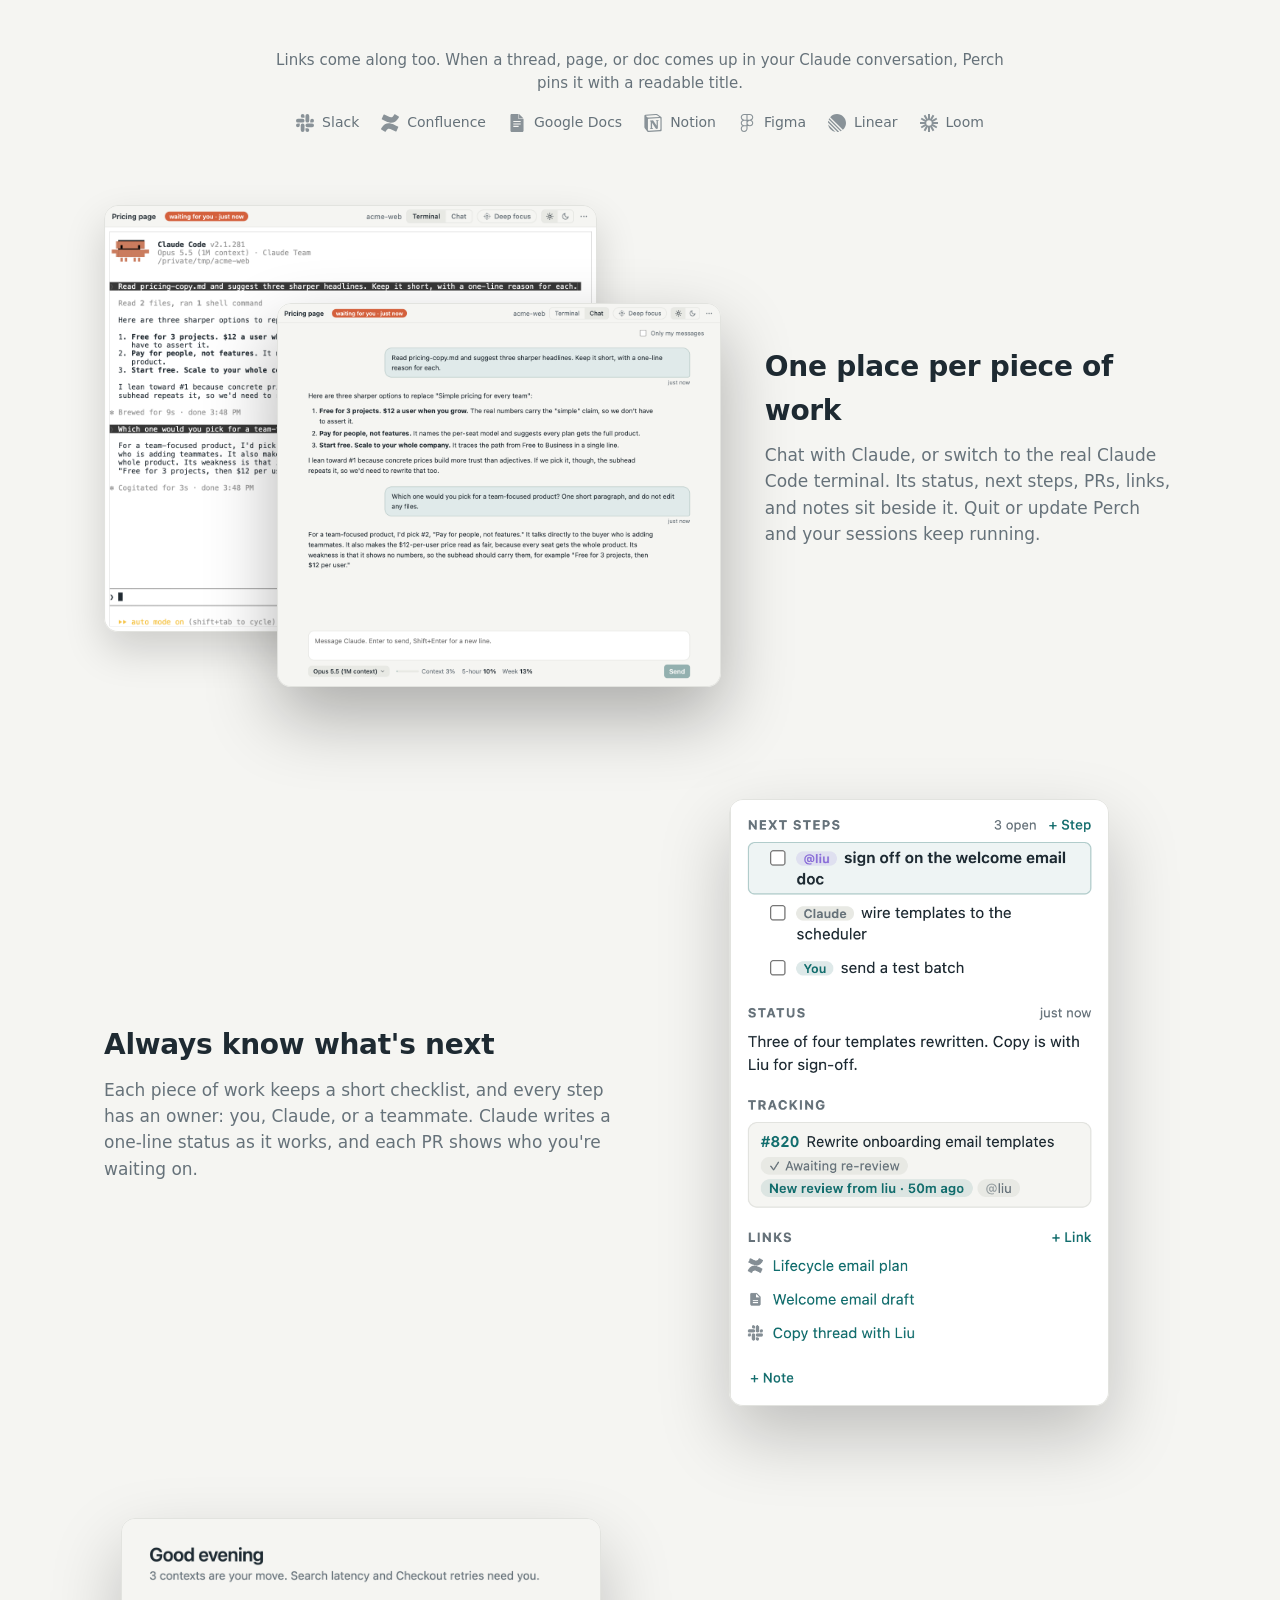
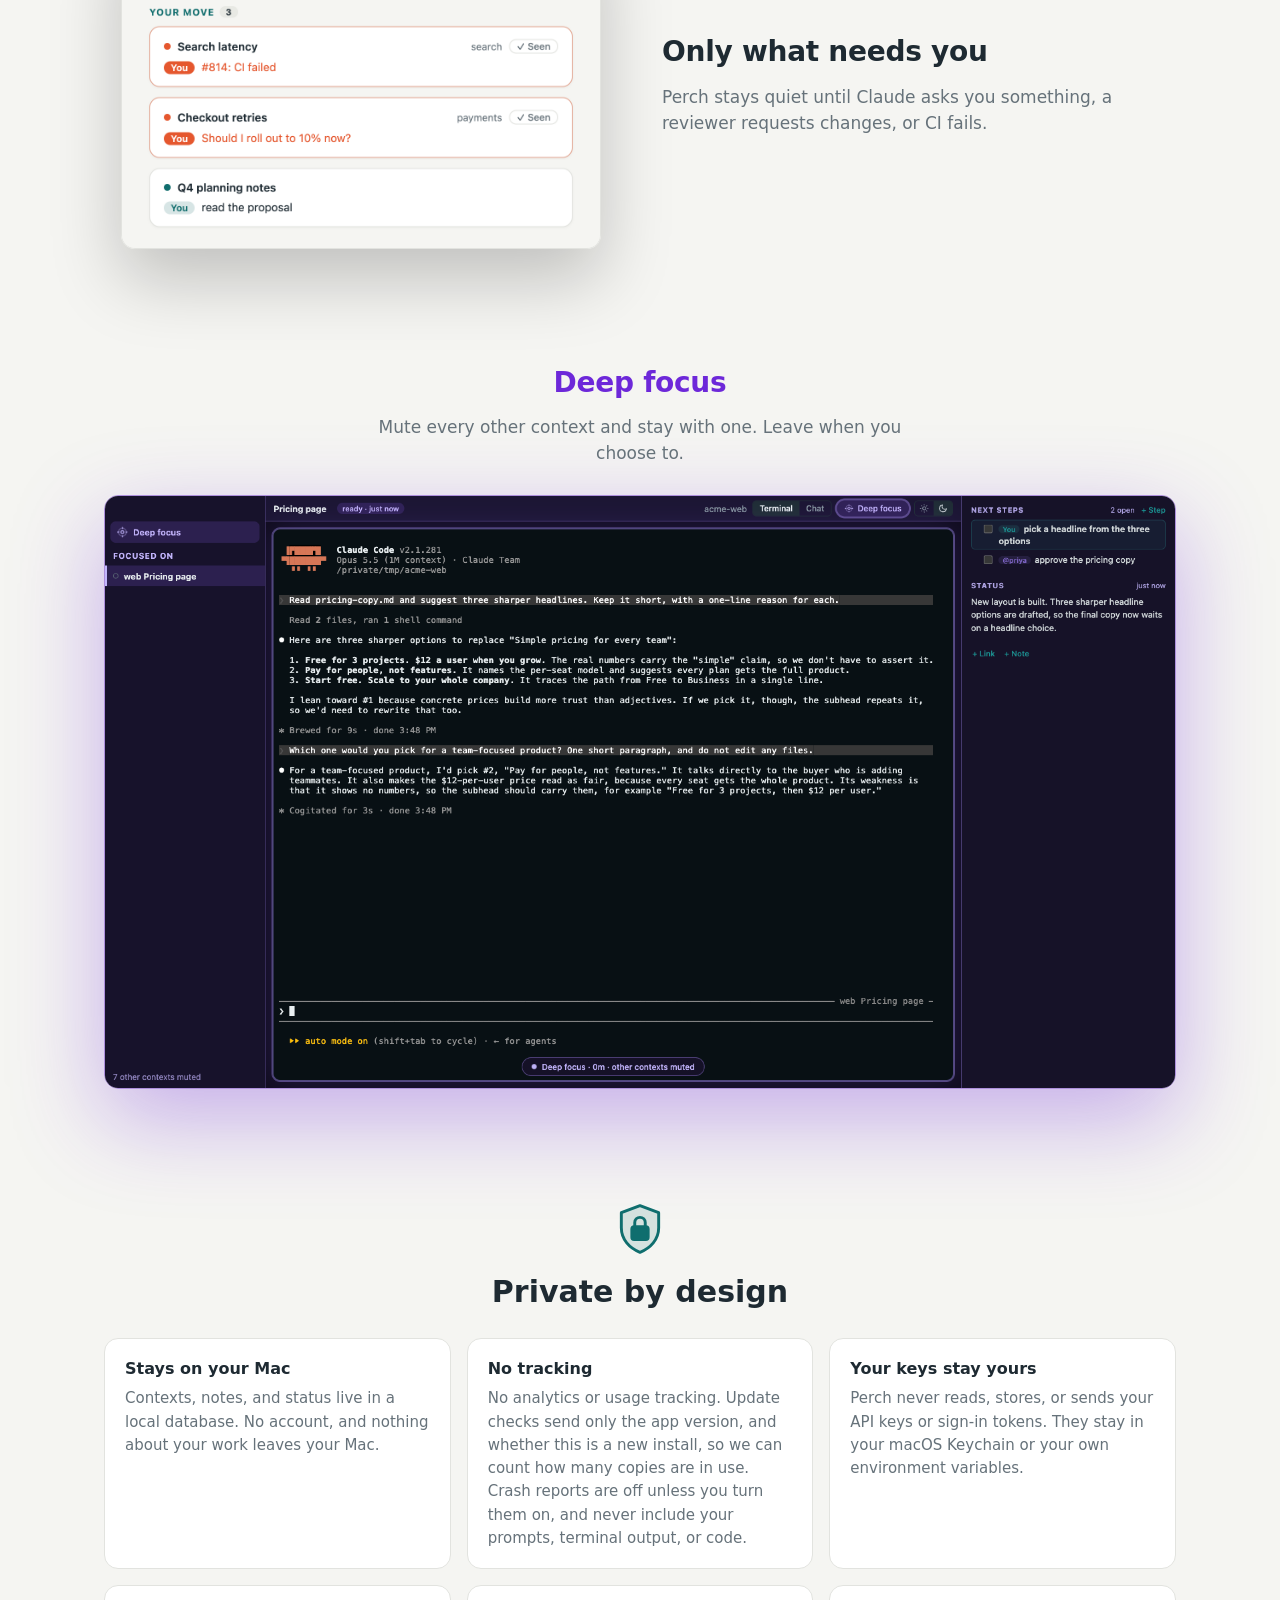
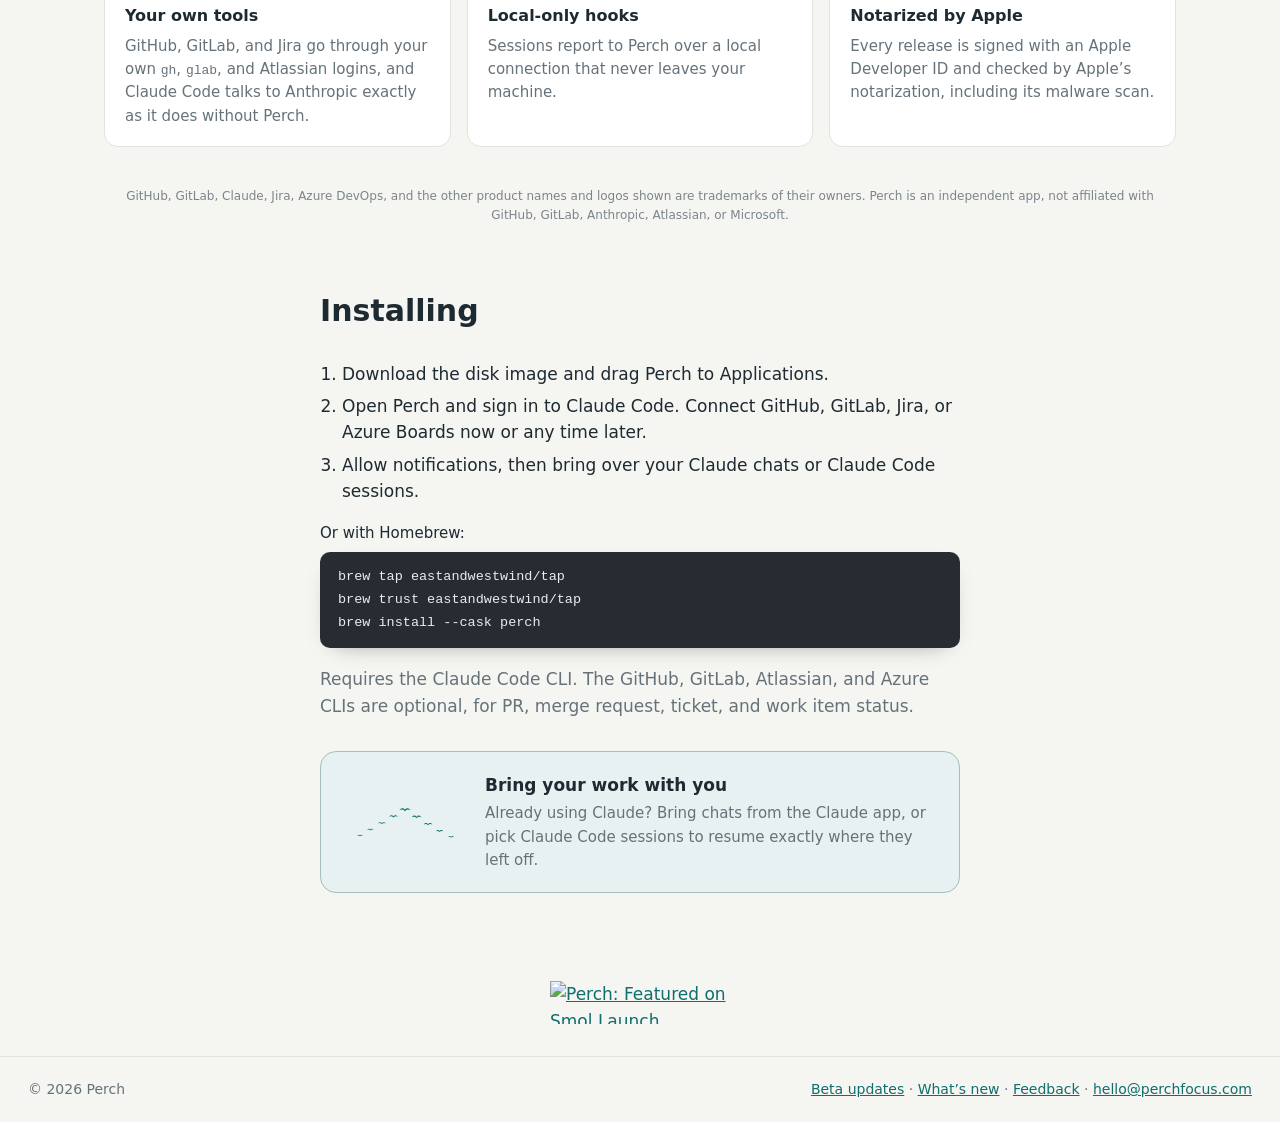
==== commit f0f207b2: "Privacy: note the new-install signal" ====
--- a/index.html
+++ b/index.html
@@ -202,7 +202,7 @@
         </article>
         <article>
           <h3>No tracking</h3>
-          <p>No analytics or usage tracking. Update checks send only the app version, so we can count how many copies are in use. Crash reports are off unless you turn them on, and never include your prompts, terminal output, or code.</p>
+          <p>No analytics or usage tracking. Update checks send only the app version, and whether this is a new install, so we can count how many copies are in use. Crash reports are off unless you turn them on, and never include your prompts, terminal output, or code.</p>
         </article>
         <article>
           <h3>Your keys stay yours</h3>
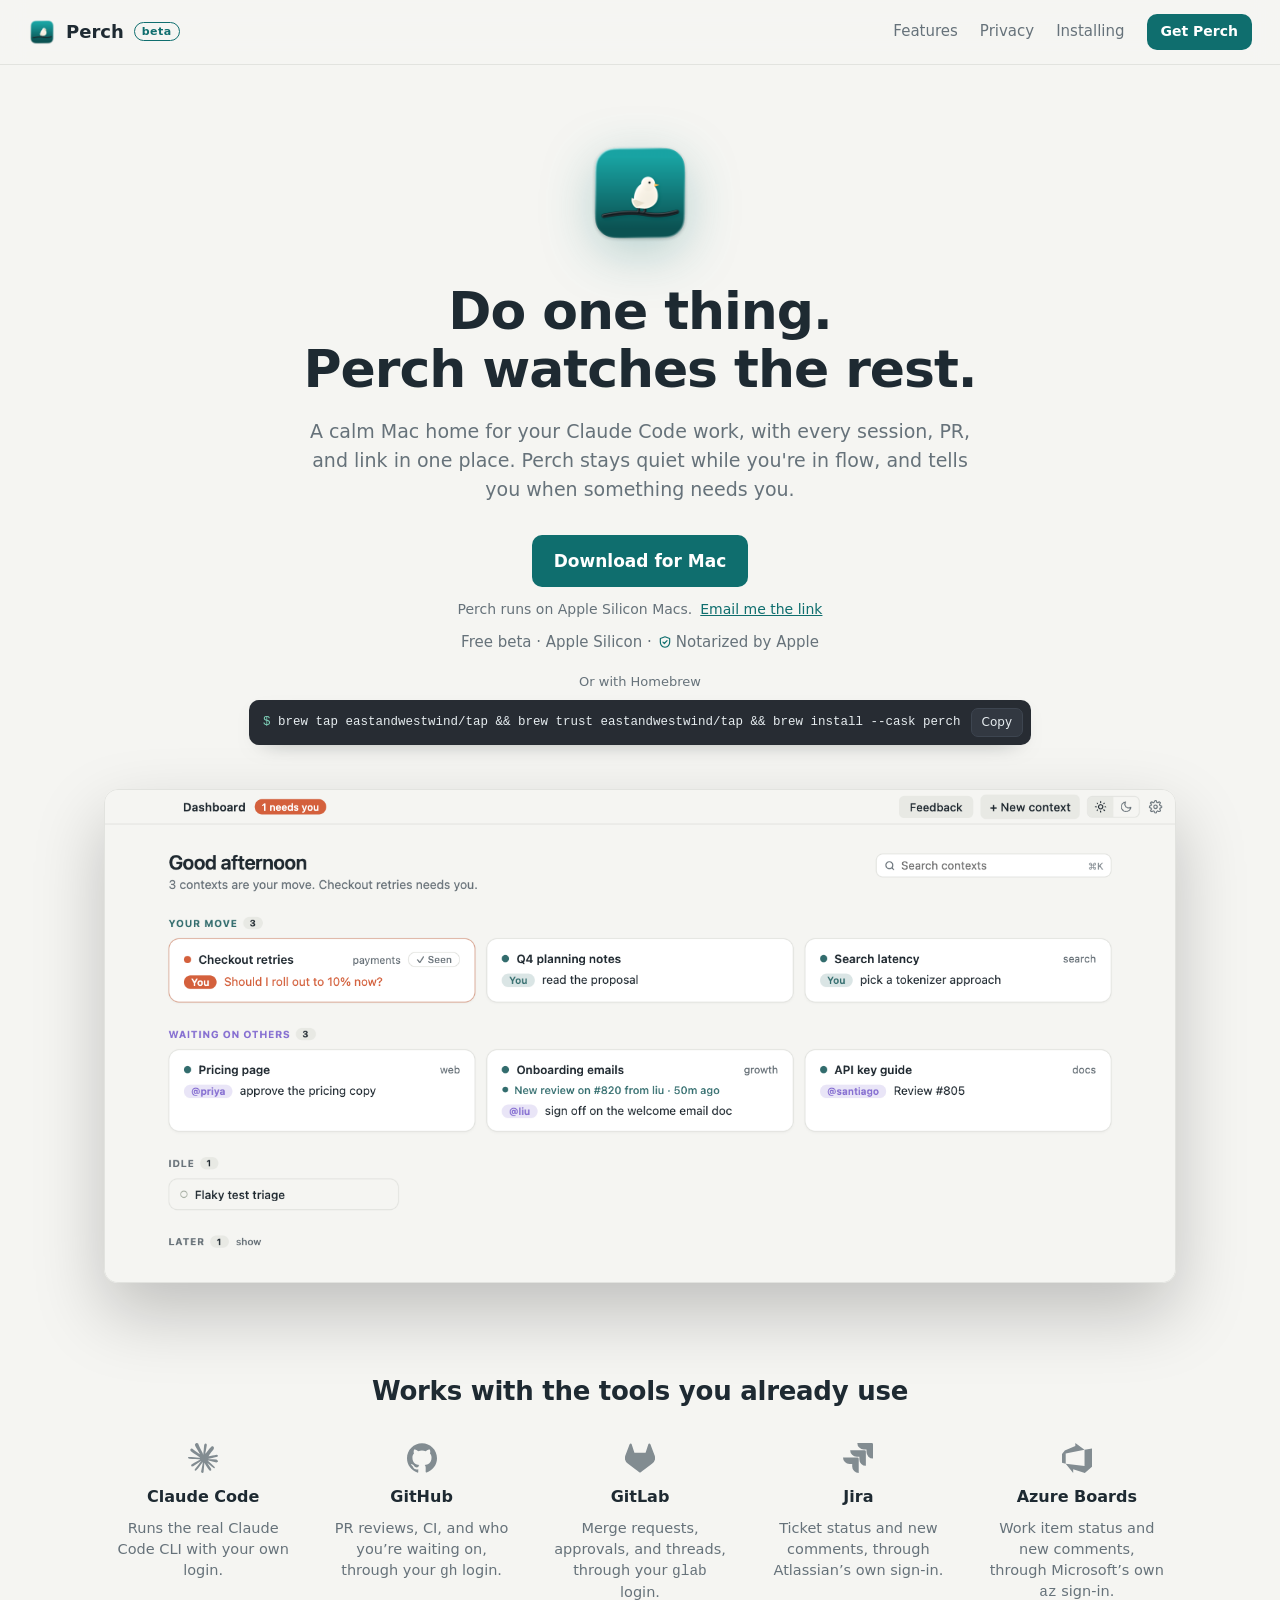
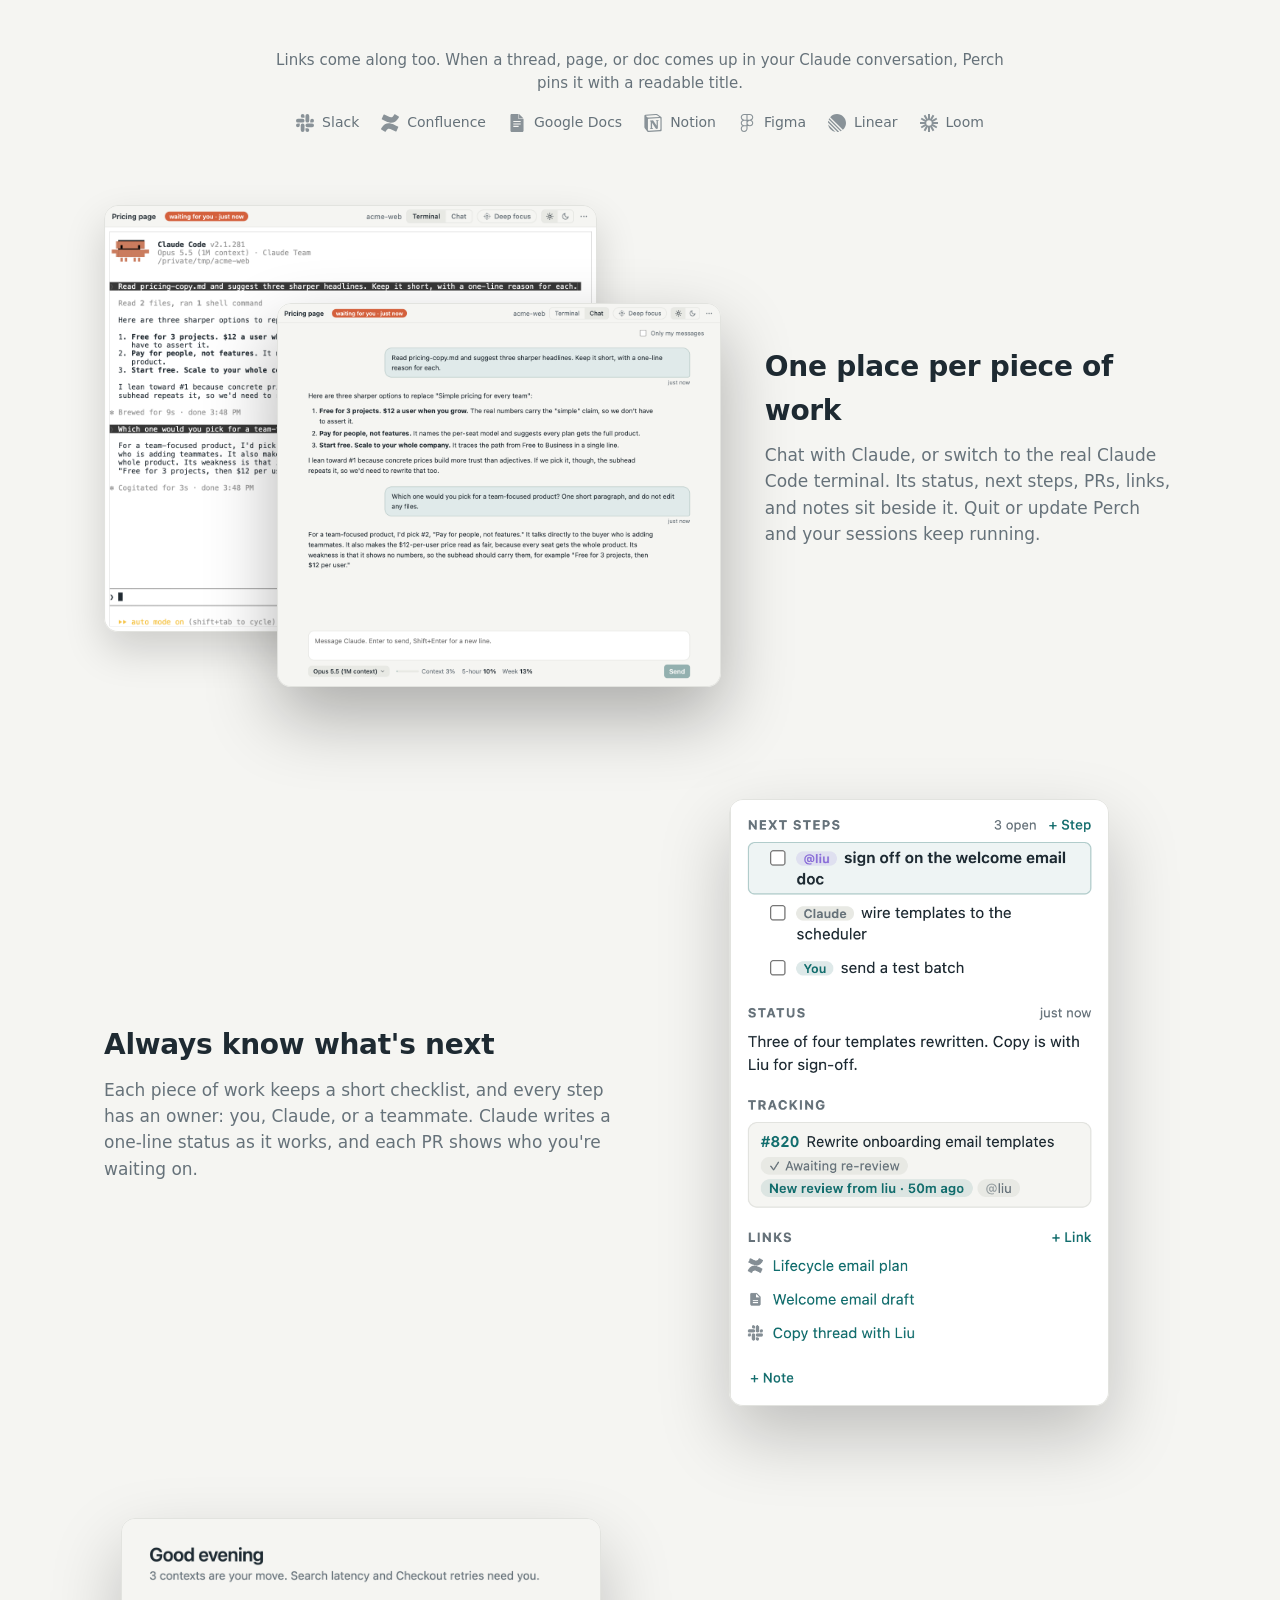
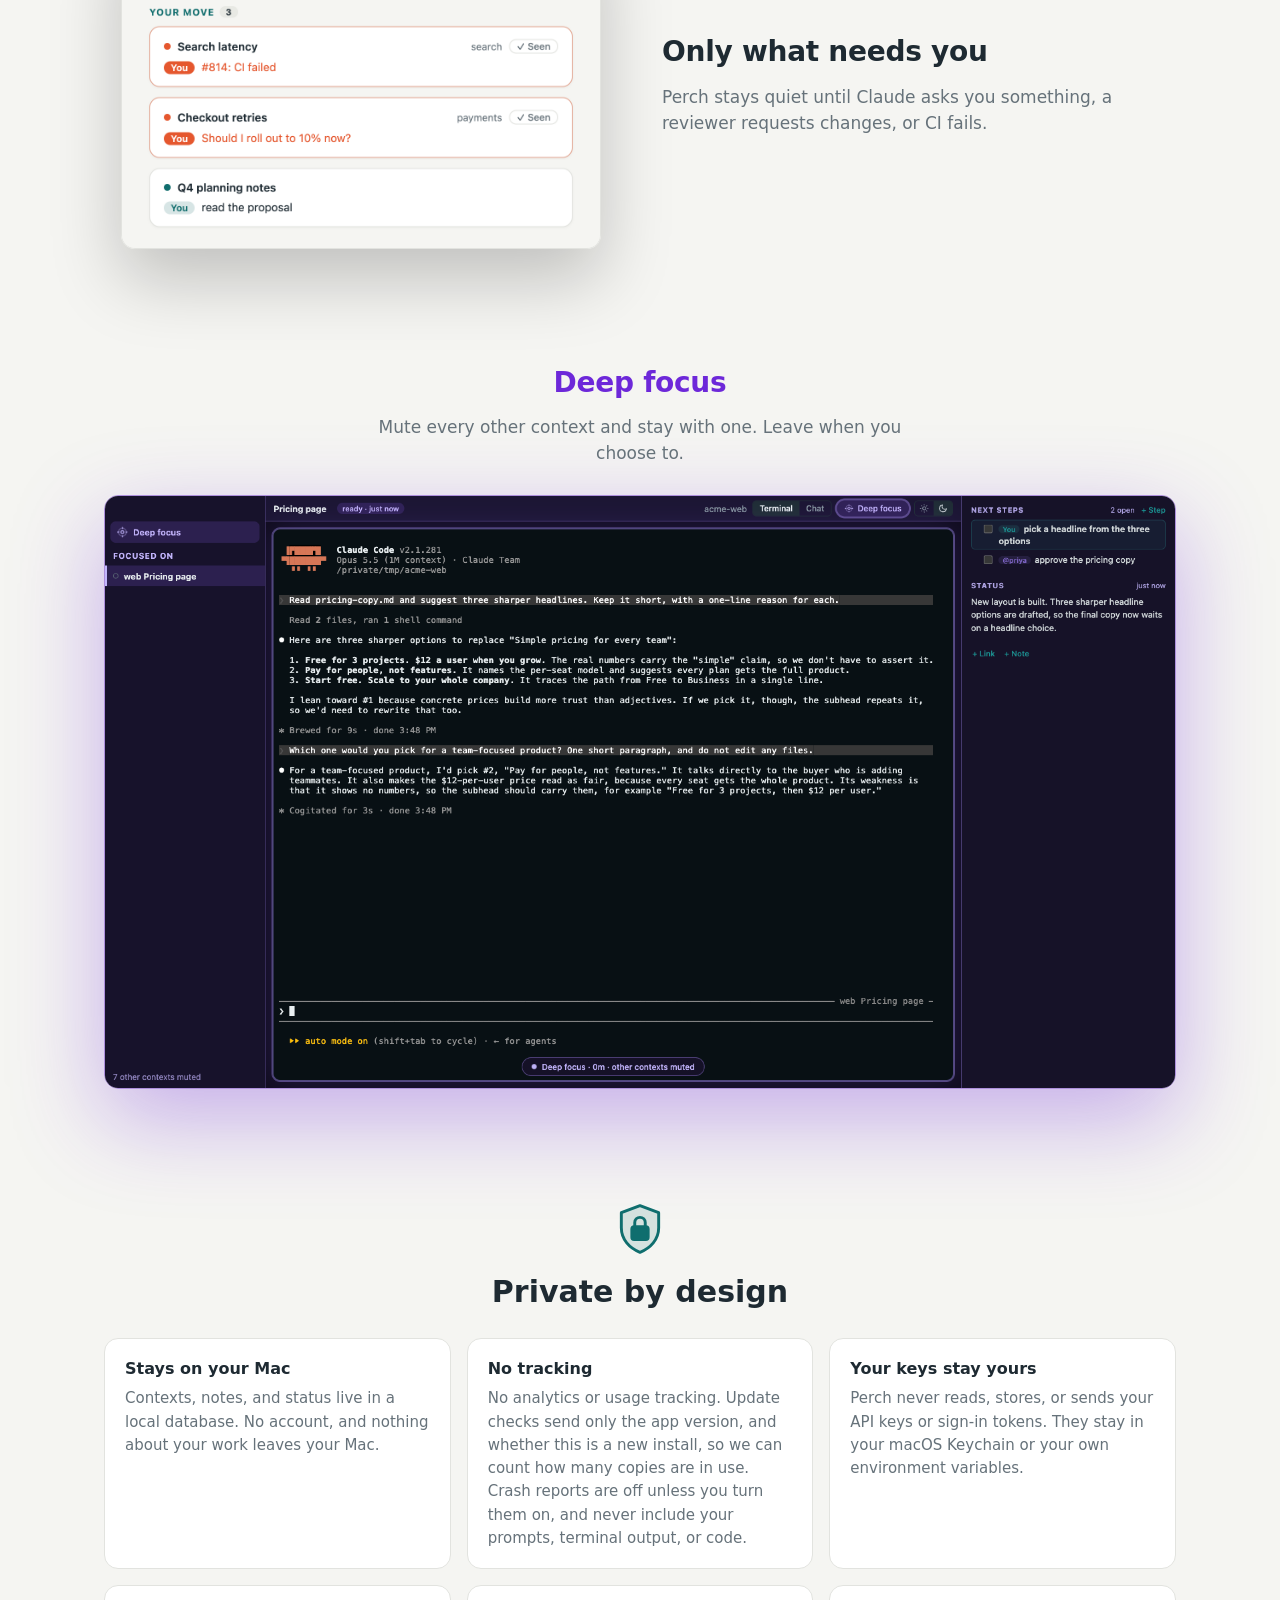
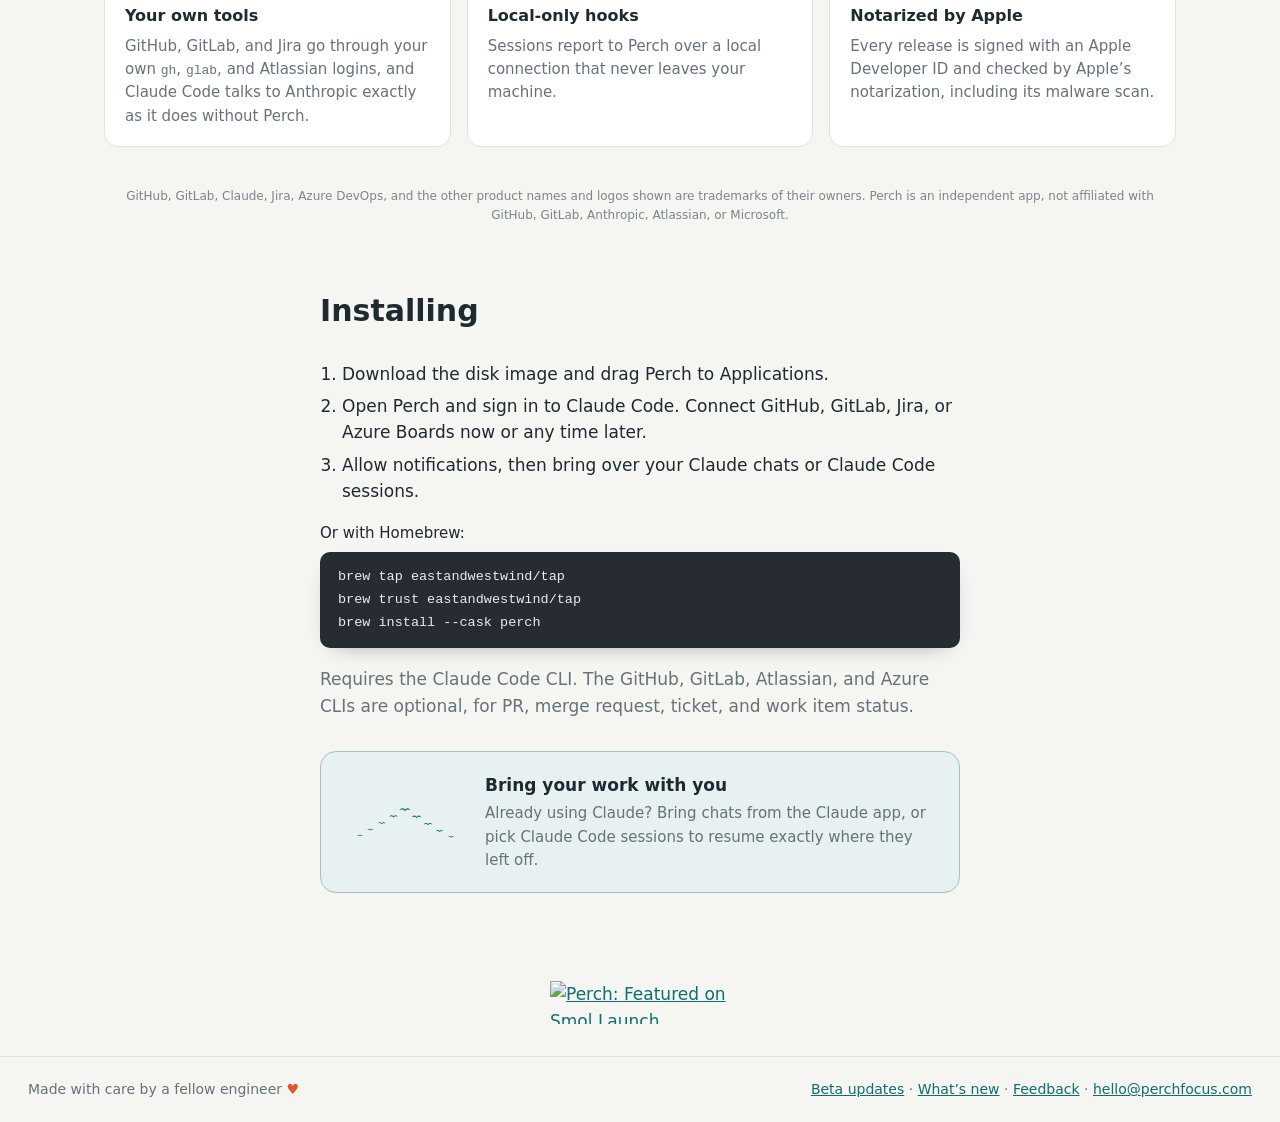
==== commit 2d76155a: "Footer: made with care by a fellow engineer" ====
--- a/index.html
+++ b/index.html
@@ -45,7 +45,7 @@
     "email": "hello@perchfocus.com"
   }
   </script>
-  <link rel="stylesheet" href="style.css?v=20" />
+  <link rel="stylesheet" href="style.css?v=21" />
 </head>
 <body>
   <header class="nav">
@@ -252,7 +252,7 @@
     </a>
   </div>
   <footer>
-    <span>© 2026 Perch</span>
+    <span class="made-with">Made with care by a fellow engineer <span class="heart" aria-label="love">♥</span></span>
     <span class="footer-links"><a href="mailto:hello@perchfocus.com?subject=Join%20the%20Perch%20beta%20updates&amp;body=Please%20add%20me%20to%20the%20Perch%20beta%20update%20emails.">Beta updates</a> · <a href="changelog/">What’s new</a> · <a href="feedback/">Feedback</a> · <a href="mailto:hello@perchfocus.com">hello@perchfocus.com</a></span>
   </footer>
   <script>
--- a/style.css
+++ b/style.css
@@ -241,3 +241,4 @@
 .brew-line .copy:hover { background: #3b424c; }
 .not-mac { margin: 2px 0 0; font-size: 14px; color: var(--muted); display: flex; gap: 8px; flex-wrap: wrap; justify-content: center; }
 .not-mac[hidden] { display: none; }
+.made-with .heart { color: #e4572e; }
